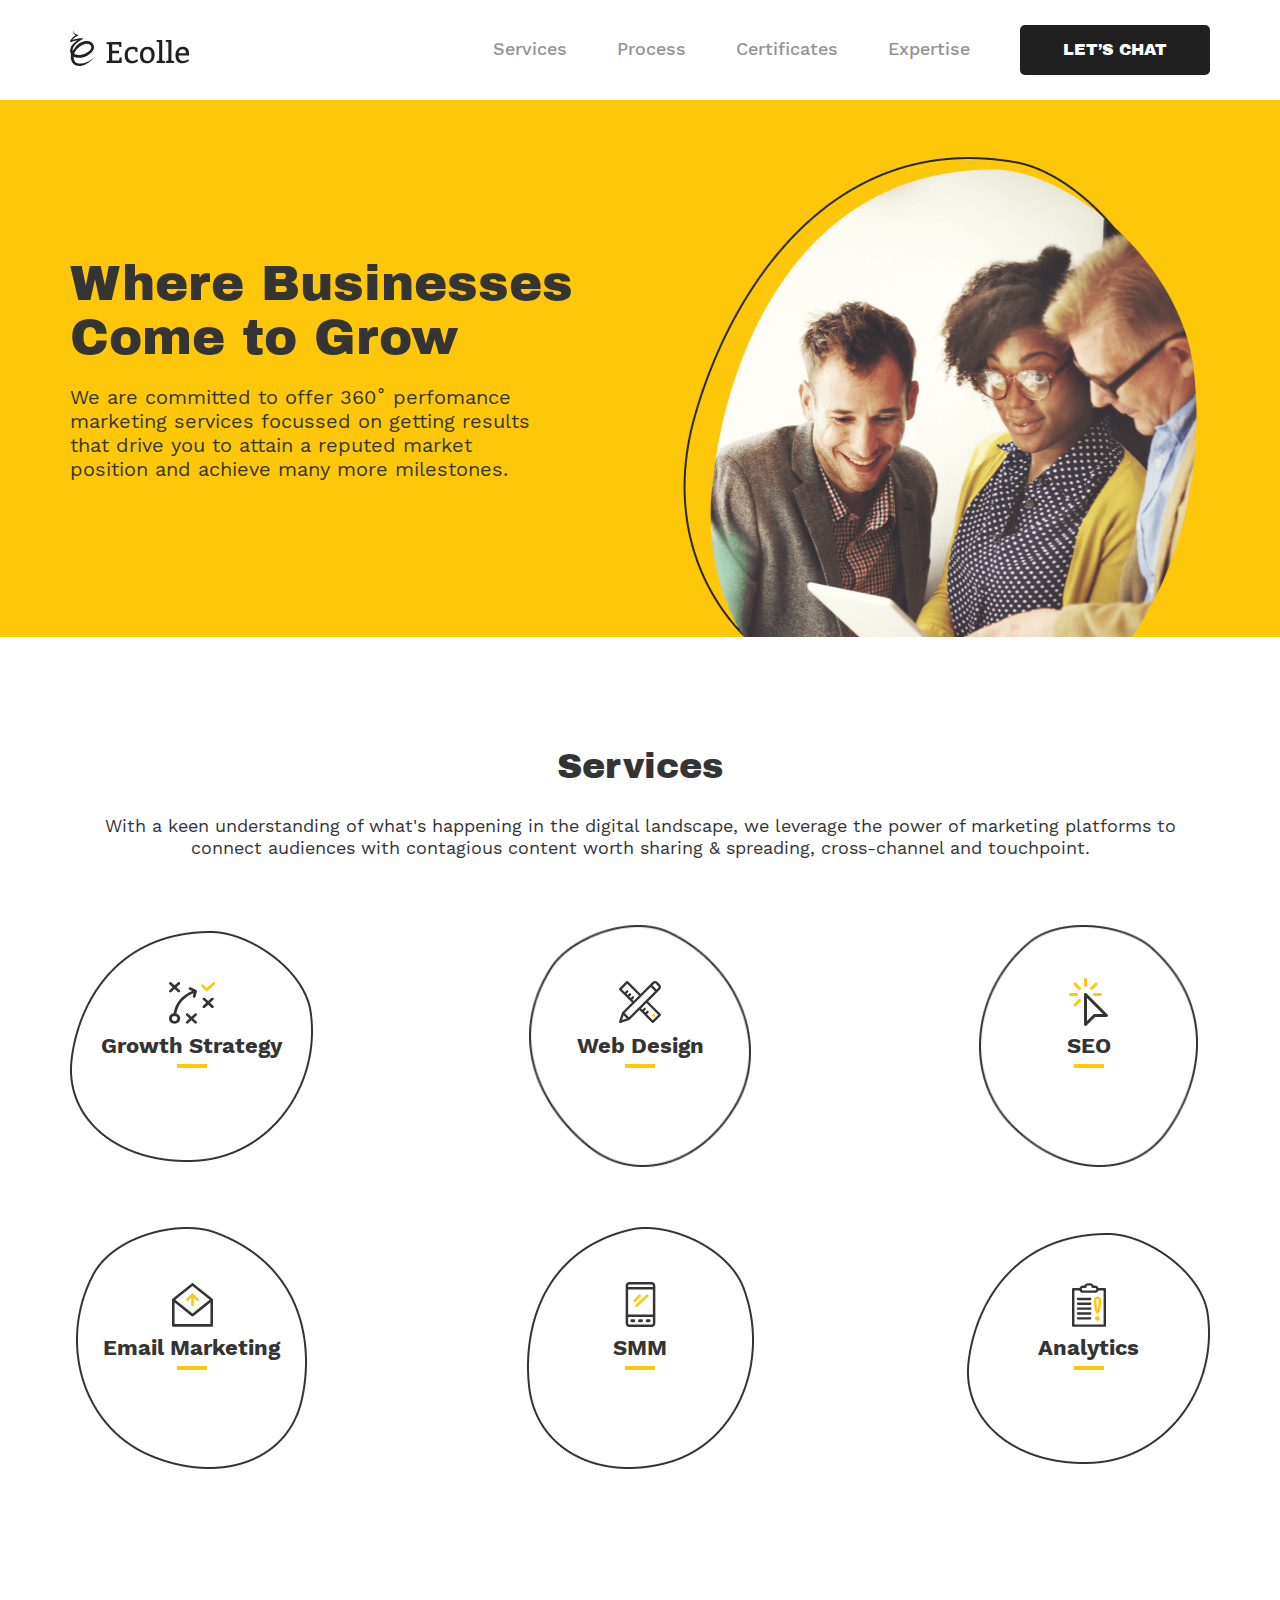
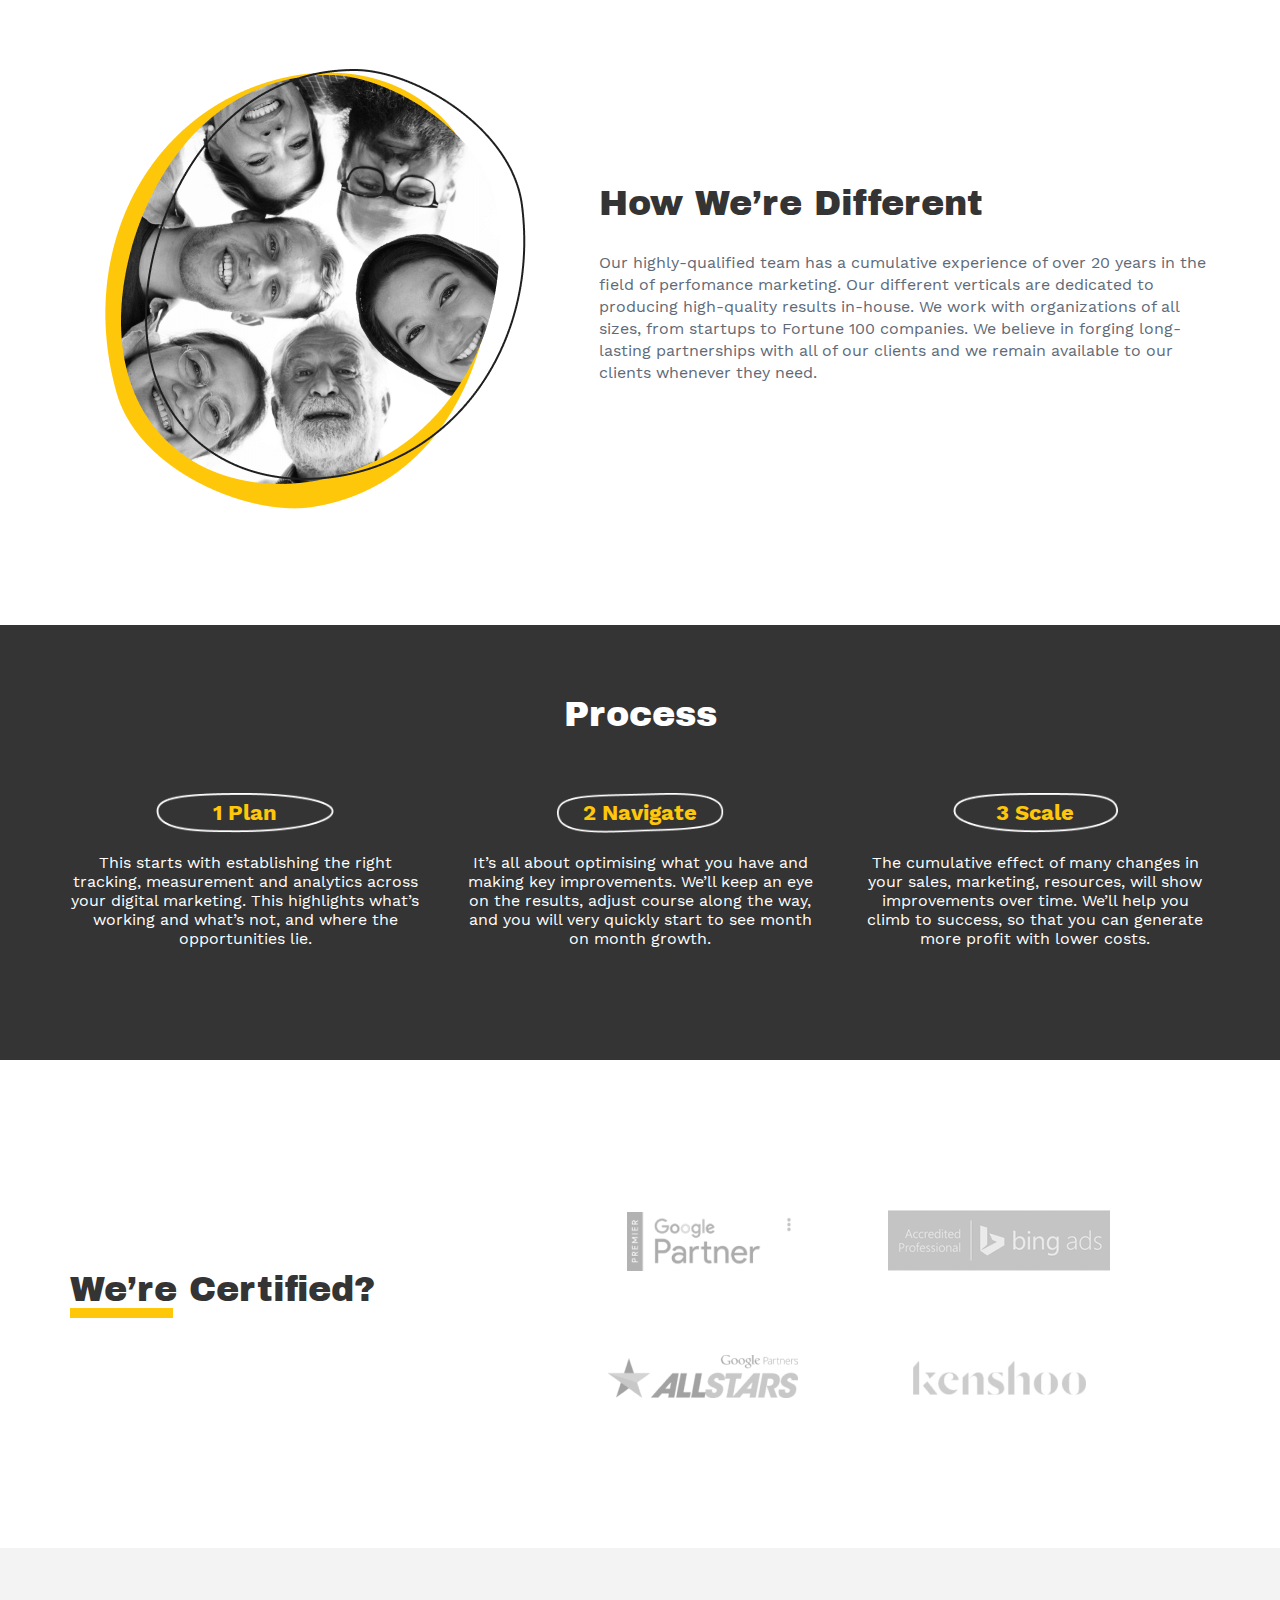
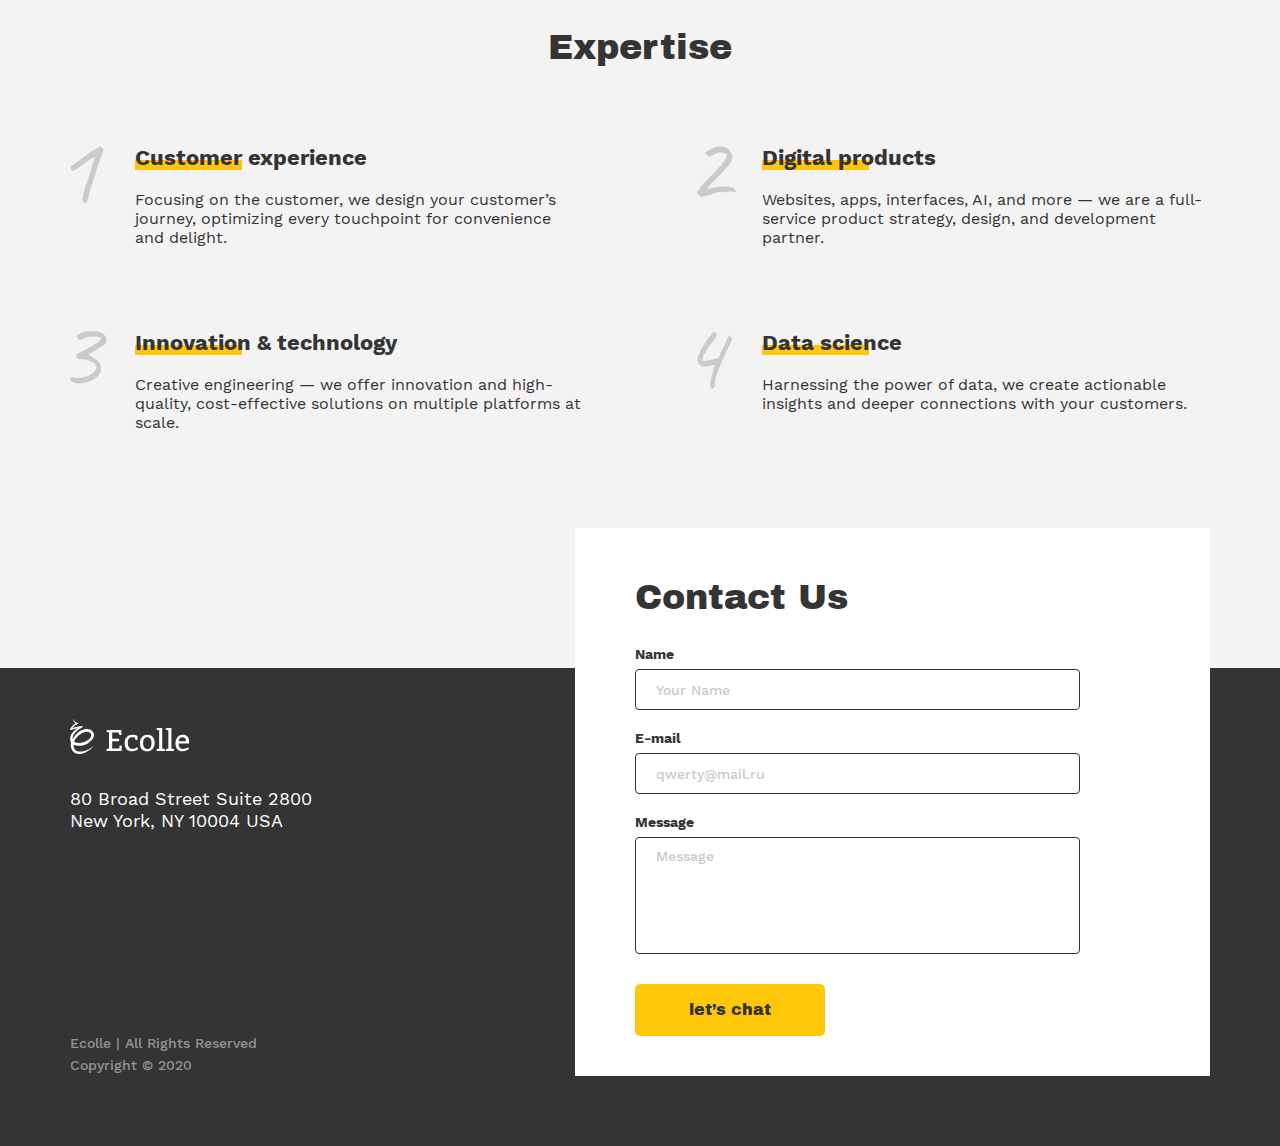
==== index.html @ bef9e073 "fix project" ====
<!DOCTYPE html>
<html lang="ru">
<head>
    <meta charset="utf-8"/>

    <title>Ecolle</title>
    <meta name="description" content="Ecolle"/>

    <meta name="viewport" content="width=device-width"/>
    <meta http-equiv="X-UA-Compatible" content="IE=Edge"/>

    <link rel="icon" href="img/favicon.png"/>
    <meta property="og:image" content="img/preview.jpg"/>
    <link rel="stylesheet" href="css/bootstrap.min.css"/>
    <!--<link rel="stylesheet" href="css/slick.css">-->
    <link rel="stylesheet" href="css/slick.min.css">
    <link rel="stylesheet" href="css/normalize.css"/>
    <link rel="stylesheet" href="css/styles.css"/>
    <link rel="stylesheet" href="css/media.css"/>


</head>
<body>
<header>
    <div class="container__header fixed-top">
        <div class="container">
            <div class="header row">
                <div class="header__logo">
                    <a href="#">
                        <img class="header__logoimg" src="img/logo.svg" alt="Ecolle"/>
                    </a>
                </div>
                <nav class="header__nav">
                    <ul class="header__list-nav">
                        <li class="header__item">
                            <a href="#services" class="header__link">Services</a>
                        </li>
                        <li class="header__item">
                            <a href="#process" class="header__link">Process</a>
                        </li>
                        <li class="header__item">
                            <a href="#сertified" class="header__link">Certificates</a>
                        </li>
                        <li class="header__item">
                            <a href="#expertise" class="header__link">Expertise</a>
                        </li>
                    </ul>
                    <div class="header__function">
                        <a class="header__btn" href="#contacts">let’s chat</a>
                    </div>
                </nav>
                <div class="burger-menu">
                    <a href="#" class="burger-menu__button">
                        <span class="burger-menu__lines"></span>
                    </a>
                </div>
            </div>
        </div>

    </div>
</header>
<main class="home">
    <section class="home__baner" id="home__baner">
        <div class="container ">
            <div class="row caption__wrap">
                <div class="caption">
                    <h1 class="caption__title">
                        Where Businesses Come to Grow
                    </h1>
                    <p class="caption__text">
                        We are committed to offer 360˚ perfomance marketing services focussed on getting results that
                        drive you to attain a reputed market position and achieve many more milestones.
                    </p>

                </div>
                <div class="home__img">
                    <img class="home__img__pc" src="img/header.png" alt="Where Businesses Come to Grow">
                    <img class="home__img__mobile" src="img/header-mobile.png" alt="Where Businesses Come to Grow">
                </div>
            </div>
        </div>
    </section>
    <section class="services container" id="services">
        <div class="row">
            <h2 class="title">Services</h2>
        </div>
        <div class="row">
            <p class="description">
                With a keen understanding of what's happening in the digital landscape, we leverage the power of
                marketing platforms to connect audiences with contagious content worth sharing & spreading,
                cross-channel and touchpoint.
            </p>
        </div>
    </section>
    <section class="social" id="social">
        <div class="container">
            <ul class="social__list row">
                <li class="social__item">
                    <h4>Growth Strategy</h4>
                </li>
                <li class="social__item">
                    <h4>Web Design</h4>
                </li>
                <li class="social__item">
                    <h4>SEO</h4>
                </li>
                <li class="social__item">
                    <h4>Email Marketing</h4>
                </li>
                <li class="social__item">
                    <h4>SMM</h4>
                </li>
                <li class="social__item">
                    <h4>Analytics</h4>
                </li>
            </ul>
        </div>
    </section>
    <section class="text01" id="text01">
        <div class="container">
            <div class="row">
                <div class="text01__img">
                    <img src="img/How-We’re-Different.png" alt="How We’re Different">
                </div>
                <div class="text01__content">
                    <h2 class="title">How We’re Different</h2>
                    <p class="description">Our highly-qualified team has a cumulative experience of over 20 years in the
                        field of perfomance marketing. Our different verticals are dedicated to producing high-quality
                        results in-house. We work with organizations of all sizes, from startups to Fortune 100
                        companies. We believe in forging long-lasting partnerships with all of our clients and we remain
                        available to our clients whenever they need.</p>
                </div>
            </div>
        </div>
    </section>
    <section class="process" id="process">
        <div class="container">
            <div class="row">
                <h2 class="title">Process</h2>
            </div>
            <ul class="process__list row slider slider01">
                <li class="process__item">
                    <h4>1 Plan</h4>
                    <p class="description">This starts with establishing the right tracking, measurement and analytics
                        across your digital marketing. This highlights what’s working and what’s not, and where the
                        opportunities lie.</p>
                </li>
                <li class="process__item">
                    <h4>2 Navigate</h4>
                    <p class="description">It’s all about optimising what you have and making key improvements. We’ll
                        keep an eye on the results, adjust course along the way, and you will very quickly start to see
                        month on month growth.</p>
                </li>
                <li class="process__item">
                    <h4>3 Scale</h4>
                    <p class="description">The cumulative effect of many changes in your sales, marketing, resources,
                        will show improvements over time. We’ll help you climb to success, so that you can generate more
                        profit with lower costs.</p>
                </li>
            </ul>
        </div>
    </section>
    <section class="сertified" id="сertified">
        <div class="container">
            <div class="row">
                <h2 class="title">We’re Certified?</h2>
                <div class="сertified__logos">
                    <img src="img/logos.png" alt="logos">
                </div>
            </div>
        </div>
    </section>
    <section class="expertise" id="expertise">
        <div class="container">
            <div class="row">
                <h2 class="title">Expertise</h2>
            </div>
            <ul class="expertise__list row">
                <li class="expertise__item">
                    <h4>Customer experience</h4>
                    <p>Focusing on the customer, we design your customer’s journey, optimizing every touchpoint for
                        convenience and delight.</p>
                </li>
                <li class="expertise__item">
                    <h4>Digital products</h4>
                    <p>Websites, apps, interfaces, AI, and more — we are a full-service product strategy, design, and
                        development partner.</p>
                </li>
                <li class="expertise__item">
                    <h4>Innovation & technology</h4>
                    <p>Creative engineering — we offer innovation and high-quality, cost-effective solutions on multiple
                        platforms at scale.</p>
                </li>
                <li class="expertise__item">
                    <h4>Data science</h4>
                    <p>Harnessing the power of data, we create actionable insights and deeper connections with your
                        customers.</p>
                </li>
            </ul>
        </div>
    </section>
</main>
<footer class="contacts" id="contacts">
    <div class="container">
        <div class="row">
            <div class="left">
                <div class="footer__logo">
                    <img src="img/logo-footer.svg" alt="Ecolle"/>
                </div>
                <p>
                    80 Broad Street Suite 2800 New York, NY 10004 USA
                </p>
                <span class="footer__description">Ecolle | All Rights Reserved<br/>Copyright &#169; 2020</span>
            </div>
            <form id="form__footer" class="form__footer">
                <h2 class="title">Contact Us</h2>
                <div class="form__group">
                    <label for="name">Name</label>
                    <input type="text" class="form__control" name="name" id="name" placeholder="Your Name"/>
                </div>
                <div class="form__group">
                    <label for="email">E-mail</label>
                    <input type="email" class="form__control" name="email" id="email" placeholder="qwerty@mail.ru"/>
                </div>
                <div class="form__group">
                    <label for="mes">Message</label>
                    <textarea name="mes" id="mes" class="form__control" rows="5" placeholder="Message"></textarea>
                </div>
                <div class="form__box">
                    <button type="submit" id="form__btn" class="form__btn btn submit">
                        let’s chat
                    </button>
                </div>
            </form>
        </div>
    </div>
</footer>
<!-- Bootstrap Core JavaScript -->
<script src="js/jquery-3.2.1.min.js"></script>
<script src="js/jquery.validate.min.js"></script>
<script src="js/slick.min.js"></script>
<script src="js/popper.min.js"></script>
<script src="js/bootstrap.min.js"></script>
<script src="js/scripts.js"></script>
</body>
</html>
---- css/styles.css ----
/* work-sans-regular - latin */
@font-face {
    font-family: 'Work Sans';
    font-style: normal;
    font-weight: 400;
    src: url('../fonts/work-sans-v7-latin-regular.eot'); /* IE9 Compat Modes */
    src: local(''),
    url('../fonts/work-sans-v7-latin-regular.eot?#iefix') format('embedded-opentype'), /* IE6-IE8 */ url('../fonts/work-sans-v7-latin-regular.woff2') format('woff2'), /* Super Modern Browsers */ url('../fonts/work-sans-v7-latin-regular.woff') format('woff'), /* Modern Browsers */ url('../fonts/work-sans-v7-latin-regular.ttf') format('truetype'), /* Safari, Android, iOS */ url('../fonts/work-sans-v7-latin-regular.svg#WorkSans') format('svg'); /* Legacy iOS */
}

/* work-sans-500 - latin */
@font-face {
    font-family: 'Work Sans';
    font-style: normal;
    font-weight: 500;
    src: url('../fonts/work-sans-v7-latin-500.eot'); /* IE9 Compat Modes */
    src: local(''),
    url('../fonts/work-sans-v7-latin-500.eot?#iefix') format('embedded-opentype'), /* IE6-IE8 */ url('../fonts/work-sans-v7-latin-500.woff2') format('woff2'), /* Super Modern Browsers */ url('../fonts/work-sans-v7-latin-500.woff') format('woff'), /* Modern Browsers */ url('../fonts/work-sans-v7-latin-500.ttf') format('truetype'), /* Safari, Android, iOS */ url('../fonts/work-sans-v7-latin-500.svg#WorkSans') format('svg'); /* Legacy iOS */
}

/* work-sans-700 - latin */
@font-face {
    font-family: 'Work Sans';
    font-style: normal;
    font-weight: 700;
    src: url('../fonts/work-sans-v7-latin-700.eot'); /* IE9 Compat Modes */
    src: local(''),
    url('../fonts/work-sans-v7-latin-700.eot?#iefix') format('embedded-opentype'), /* IE6-IE8 */ url('../fonts/work-sans-v7-latin-700.woff2') format('woff2'), /* Super Modern Browsers */ url('../fonts/work-sans-v7-latin-700.woff') format('woff'), /* Modern Browsers */ url('../fonts/work-sans-v7-latin-700.ttf') format('truetype'), /* Safari, Android, iOS */ url('../fonts/work-sans-v7-latin-700.svg#WorkSans') format('svg'); /* Legacy iOS */
}

/* archivo-black-regular - latin */
@font-face {
    font-family: 'Archivo Black';
    font-style: normal;
    font-weight: 400;
    src: url('../fonts/archivo-black-v9-latin-regular.eot'); /* IE9 Compat Modes */
    src: local('Archivo Black Regular'), local('ArchivoBlack-Regular'),
    url('../fonts/archivo-black-v9-latin-regular.eot?#iefix') format('embedded-opentype'), /* IE6-IE8 */ url('../fonts/archivo-black-v9-latin-regular.woff2') format('woff2'), /* Super Modern Browsers */ url('../fonts/archivo-black-v9-latin-regular.woff') format('woff'), /* Modern Browsers */ url('../fonts/archivo-black-v9-latin-regular.ttf') format('truetype'), /* Safari, Android, iOS */ url('../fonts/archivo-black-v9-latin-regular.svg#ArchivoBlack') format('svg'); /* Legacy iOS */
}

body {
    font-family: "Work Sans", sans-serif;
    font-size: 16px;
    line-height: 22px;
    color: #5e6a77;
}

main {
    overflow: hidden;
}

.btn {
    font-family: "Archivo Black", sans-serif;
    font-weight: 400;
    font-size: 16px;
    line-height: 20px;
    text-align: center;
    color: #343434;
    background: #FFC709;
    border-radius: 5px;
    padding: 15px 0px;
    width: 190px;
    cursor: pointer;
}

.btn:hover {
    color: #fff;
    background: #343434;
}

.title {
    font-family: "Archivo Black", sans-serif;
    font-weight: 400;
    font-size: 35px;
    line-height: 38px;
    text-align: center;
    margin: 0 0 30px;
    white-space: pre-wrap;
    color: #343434;
}

.phone {
    display: none;
}

.container__header {
    background: #fff;
}

.container__header.fixed-top {
    position: fixed;
    top: 0;
    right: 0;
    left: 0;
    z-index: 1030;
}

.article {
    font-family: "Oswald", sans-serif;
    font-weight: 300;
    font-size: 35px;
    line-height: 35px;
    text-transform: uppercase;
    color: #acbfd2;
    margin-bottom: 30px;
}

.header {
    display: flex;
    justify-content: space-between;
    align-items: center;
    position: relative;
}

.header__logo {
    padding: 30px 0;
}

.header__logoimg {
    width: 121px;
}

.header__nav {
    position: relative;
    display: flex;
    justify-content: flex-end;
    align-items: center;
}

.header__list-nav {
    display: flex;
    justify-content: space-between;
    align-items: center;
    margin: 0 25px 0 0;
    list-style: none;

}

.header__item {
    padding: 0 25px 0px;
}

.header__link {
    font-family: "Work Sans", sans-serif;
    font-weight: 500;
    font-size: 18px;
    line-height: 20px;
    text-align: center;
    color: #949494;
    text-decoration: none;
    transition: all 0.2s linear;
    position: relative;
}

.header__link:hover,
.header__link:focus,
.header__link:active {
    color: #343434;
    text-decoration: none;
    transition: all 0.2s linear;
}

.header__function .header__btn {
    font-family: "Archivo Black", sans-serif;
    font-weight: 400;
    font-size: 16px;
    line-height: 20px;
    color: #fff;
    background: #202020;
    border-radius: 5px;
    padding: 15px 0px;
    width: 190px;
    display: block;
    text-align: center;
    text-transform: uppercase;
    text-decoration: none;
}

.home__baner {
    background: #FFC709;
    margin-top: 100px;
    min-height: 537px;
}

.home__img__mobile {
    display: none;
}

.burger-menu {
    position: absolute;
    top: 0px;
    right: 0px;
}

.burger-menu__button {
    display: none;
    position: relative;
    width: 59px;
    height: 59px;
    cursor: pointer;
    z-index: 1000;
    background: #fff;
}

.burger-menu__lines {
    position: absolute;
    width: 25px;
    height: 2px;
    top: 47%;
    right: 50%;
    -webkit-transform: translate(50%);
    -ms-transform: translate(50%);
    transform: translate(50%);
    background-color: #343434;
}

.burger-menu__lines::before {
    content: "";
    position: absolute;
    width: 25px;
    height: 2px;
    background-color: #343434;
    top: 7px;
}

.burger-menu.is-active .burger-menu__lines {
    background-color: transparent;
}

.burger-menu.is-active .burger-menu__lines:before {
    top: 0;
    -webkit-transform: rotate(45deg);
    -ms-transform: rotate(45deg);
    transform: rotate(45deg);
    background-color: #343434;
}

.burger-menu__lines::after {
    content: "";
    position: absolute;
    width: 25px;
    height: 2px;
    background-color: #343434;
    top: -7px;
}

.burger-menu.is-active .burger-menu__lines:after {
    top: 0;
    -webkit-transform: rotate(-45deg);
    -ms-transform: rotate(-45deg);
    transform: rotate(-45deg);
    background-color: #343434;
}

.caption__wrap {
    position: relative;
    justify-content: flex-end;
    align-items: flex-end;
    height: 537px;
}

.home__img img {
    max-width: 560px;
    width: 100%;
}

.caption {
    position: absolute;
    top: 50%;
    left: 0%;
    transform: translate(0%, -50%);
}

.caption__title {
    font-family: "Archivo Black", sans-serif;
    font-weight: 400;
    font-size: 50px;
    line-height: 54px;
    color: #343434;
    margin-bottom: 20px;
    max-width: 570px;
}

.caption__text {
    font-family: "Work Sans", sans-serif;
    font-weight: 400;
    font-size: 20px;
    line-height: 24px;
    color: #343434;
    margin-bottom: 0px;
    max-width: 475px;
}

.caption .wrap__img {
    max-width: 634px;
    max-height: 547px;
}

.services {
    text-align: center;
    padding-bottom: 50px;
    padding-top: 110px;
}

.services .title {
    width: 100%;
}

.services .description {
    font-family: "Work Sans", sans-serif;
    font-weight: 400;
    font-size: 18px;
    line-height: 22px;
    text-align: center;
    color: #343434;
}

.social {
    padding-top: 0px;
    padding-bottom: 80px;
}

.social__list {
    display: flex;
    align-items: flex-start;
    justify-content: space-between;
    flex-wrap: wrap;
    margin-bottom: 0px;
}

.social__item {
    width: 243px;
    height: 242px;
    display: flex;
    align-items: center;
    justify-content: center;
    margin-right: 140px;
    text-align: center;
    position: relative;
    background-size: contain;
    background-repeat: no-repeat;
    background-position: center;

}

.social__item:nth-child(1) {
    background-image: url("../img/soc-bg1.png");
    margin-bottom: 60px;
}

.social__item:nth-child(2) {
    background-image: url("../img/soc-bg2.png");
    margin-bottom: 60px;
}

.social__item:nth-child(3) {
    margin-right: 0px;
    background-image: url("../img/soc-bg3.png");
    margin-bottom: 60px;
}

.social__item:nth-child(4) {
    background-image: url("../img/soc-bg4.png");
}

.social__item:nth-child(5) {
    background-image: url("../img/soc-bg5.png");
}

.social__item:nth-child(6) {
    margin-right: 0px;
    background-image: url("../img/soc-bg6.png");
}

.social__item h4 {
    font-family: "Work Sans", sans-serif;
    font-weight: 700;
    font-size: 22px;
    line-height: 24px;
    margin-bottom: 0px;
    color: #343434;
    position: relative;
}

.social__item h4::before {
    position: absolute;
    bottom: 20px;
    left: 50%;
    transform: translate(-50%, 0%);
}

.social__item h4::after {
    position: absolute;
    content: "";
    height: 4px;
    width: 30px;
    left: 50%;
    bottom: -10px;
    background-color: #FFC709;
    transform: translate(-50%, 0%);
}

.social__item:nth-child(1) h4::before {
    content: url(../img/growth-strategy.svg);
}

.social__item:nth-child(2) h4::before {
    content: url(../img/web-design.svg);
}

.social__item:nth-child(3) h4::before {
    content: url(../img/seo.svg);
}

.social__item:nth-child(4) h4::before {
    content: url(../img/e-mail.svg);
}

.social__item:nth-child(5) h4::before {
    content: url(../img/smm.svg);
}

.social__item:nth-child(6) h4::before {
    content: url(../img/analytics.svg);
}

.social__item:last-child {
    margin-right: 0;
}

.text01 {
    padding-top: 100px;
    padding-bottom: 90px;
}

.text01 .row {
    flex-wrap: nowrap;
    align-items: center;
}

.text01 .text01__img {
    margin-right: 70px;
}

.text01 .text01__content .title {
    text-align: left;
}

.text01 .text01__content .description {
    text-align: left;
}

.process {
    background: #343434;
    padding-top: 70px;
    padding-bottom: 80px;
}

.process .title {
    text-align: center;
    color: #FFFFFF;
    width: 100%;
    margin-bottom: 60px;
}

.process__list {
    align-items: flex-start;
    flex-wrap: nowrap;
    justify-content: space-between;
}

.process__item {
    max-width: 350px;
    text-align: center;
}

.process__item h4 {
    font-family: "Work Sans";
    font-weight: 700;
    font-size: 22px;
    line-height: 20px;
    text-align: center;
    color: #FFC709;
    width: 195px;
    margin: 0 auto 20px;
    padding: 10px 15px;
    background-size: contain;
    background-repeat: no-repeat;
    background-position: center;
}

.process__item:nth-child(1n) h4 {
    background-image: url("../img/processcircle01.png");
}

.process__item:nth-child(2n) h4 {
    background-image: url("../img/processcircle02.png");
}

.process__item:nth-child(3n) h4 {
    background-image: url("../img/processcircle03.png");
}

.process__item .description {
    font-family: "Work Sans";
    font-weight: 400;
    font-size: 16px;
    line-height: 19px;
    text-align: center;
    color: #FFFFFF;
}

.сertified {
    padding-top: 150px;
    padding-bottom: 150px;
}

.сertified .row {
    align-items: center;
    justify-content: space-between;
}

.сertified .title {
    position: relative;
}

.сertified .title:before {
    position: absolute;
    content: "";
    left: 0;
    bottom: -10px;
    width: 103px;
    height: 10px;
    background-color: #FFC709;
}

.сertified .сertified__logos {
    margin-right: 100px;
}

.expertise {
    background: #F3F3F3;
    padding-top: 80px;
    padding-bottom: 220px;
}

.expertise .title {
    width: 100%;
    margin-bottom: 80px;
}

.expertise__list {
    align-items: flex-start;
    justify-content: space-between;
}

.expertise__item {
    align-items: flex-start;
    justify-content: flex-start;
    width: 45%;
    padding-left: 65px;
    position: relative;
}

.expertise__item:before {
    position: absolute;
    left: 0;
    top: 0px;
}

.expertise__item:nth-child(1), .expertise__item:nth-child(2) {
    margin-bottom: 84px;
}

.expertise__item:nth-child(1):before {
    content: url("../img/icon1.svg");
}

.expertise__item:nth-child(2):before {
    content: url("../img/icon2.svg");
}

.expertise__item:nth-child(3):before {
    content: url("../img/icon3.svg");
}

.expertise__item:nth-child(4):before {
    content: url("../img/icon4.svg");
}

.expertise__item h4 {
    font-family: "Work Sans";
    font-weight: 700;
    font-size: 22px;
    line-height: 24px;
    margin-bottom: 20px;
    max-width: 328px;
    color: #343434;
    background-image: url("../img/highlight.jpg");
    background-size: cover;
    background-repeat: no-repeat;
    background-position: center right 45%;
}

.expertise__item p {
    font-family: "Work Sans";
    font-weight: 400;
    font-size: 16px;
    line-height: 19px;
    margin-bottom: 0px;
    color: #343434;
}

.contacts {
    position: relative;
    padding-top: 50px;
    padding-bottom: 70px;
    background: #343434;
}

.contacts .container {
    position: relative;
}

.contacts .footer__logo img {
    width: 121px;
    margin-bottom: 30px;
}

.contacts p {
    max-width: 280px;
    margin-bottom: 200px;
    font-family: "Work Sans";
    font-weight: 400;
    font-size: 18px;
    line-height: 22px;
    color: #FFFFFF;
}

.contacts .footer__description {
    font-family: "Work Sans";
    font-weight: 500;
    font-size: 14px;
    line-height: 16px;
    color: #949494;
}

.form__footer {
    background: #FFFFFF;
    padding: 50px 130px 40px 60px;
    max-width: 635px;
    width: 100%;
    position: absolute;
    right: 0;
    bottom: 0px;
}

.form__footer .title {
    text-align: left;
}

.form__box {
    margin-top: 30px;
    text-align: left;
}

.form__group {
    display: flex;
    align-items: flex-start;
    justify-content: flex-start;
    flex-direction: column;
    margin-bottom: 20px;
    width: 100%;
}

.form__group label {
    font-family: "Work Sans";
    font-weight: 600;
    font-size: 14px;
    line-height: 16px;
    color: #343434;
    margin-bottom: 7px;
}

.form__control {
    font-family: "Work Sans";
    font-size: 16px;
    line-height: 19px;
    resize: none;
    padding: 10px 20px;
    border: 1px solid #343434;
    border-radius: 4px;
    color: #343434;
    outline: transparent;
    width: 100%;
}

label.error {
    font-family: "Work Sans", sans-serif;
    font-weight: 600;
    font-size: 14px;
    line-height: 16px;
    color: #FF603E;
}

.form__control.error {
    border: 2px solid #FF603E;
}

.form__control::placeholder {
    font-size: 14px;
    line-height: 16px;
    font-family: "Work Sans";
    font-weight: 500;
    color: #CACACA;
}

.footer__logo {
    padding: 0;
}

.slick-dots {
    position: absolute;
    bottom: -50px;
    left: 50%;
    display: flex;
    align-items: center;
    justify-content: center;
    transform: translateX(-50%);
}

.slick-dots li button {
    display: none;
}

.slick-dots li {
    margin-right: 10px;
    width: 8px;
    height: 8px;
    cursor: pointer;
    color: transparent;
    border: none;
    background: #949494;
    border-radius: 50%;
}

.slick-dots li.slick-active {
    background: #FFC709;
    width: 10px;
    height: 10px;
}
---- css/media.css ----
@media screen and (max-width: 1199px) {
    .header__item {
        padding: 0 10px 0px;
    }

    .home__top {
        flex-direction: column;
    }

    .home__img img {
        max-width: 450px;
    }

    .social {
        padding-bottom: 80px;
    }

    .social__item {
        flex-basis: 220px;
        max-width: 220px;
        margin-right: 35px;
    }

    .text01 {
        padding-top: 80px;
        padding-bottom: 80px;
    }

    .сertified {
        padding-top: 90px;
        padding-bottom: 90px;
    }

    .form__footer {
        padding: 50px 80px 40px 60px;
        max-width: 560px;
    }

    .footer__top .form__control {
        width: 100%;
    }
}

@media screen and (max-width: 991px) {
    .header__logo {
        padding: 14.75px 0;
    }

    .header__logoimg {
        width: 94px;
    }

    .header__function {
        margin-left: auto;
        margin-right: auto;
    }

    .burger-menu__button {
        display: block;
    }

    .header__nav {
        display: none;
    }

    .header__nav.is-active {
        display: block;
        position: absolute;
        top: 60px;
        left: 0;
        right: 0;
        height: 100vh;
        background: #FFC709;
    }

    .header__list-nav {
        margin: 0 auto;
        padding-top: 95px;
        padding-left: 20px;
        padding-right: 20px;
        justify-content: center;
        align-items: flex-start;
        flex-direction: column;
    }

    .header__item {
        width: 100%;
        margin-bottom: 40px;
        text-align: center;
    }

    .header__link {
        font-family: "Work Sans", sans-serif;
        font-size: 22px;
        line-height: 22px;
        text-align: center;
        text-decoration: none;
        font-weight: 500;
        position: relative;
        color: #fff;
        width: 100%;
    }

    .header__link:hover,
    .header__link:active {
        color: #202020;
    }

    .header__link:hover::before, .header__link:focus::before, .header__link:active::before {
        display: none;
    }

    .header__function .header__btn {
        margin: 0 auto;
        font-size: 14px;
        line-height: 20px;
    }

    .home__baner {
        margin-top: 60px;
        min-height: 450px;
    }

    .caption__wrap {
        justify-content: flex-start;
        align-items: flex-start;
        height: 100%;
    }

    .caption {
        position: relative;
        top: 0px;
        transform: translate(0%, 0%);
    }

    .caption__text {
        font-size: 20px;
        line-height: 20px;
    }

    .home__img {
        margin-left: 180px;
    }

    .caption__title {
        font-size: 60px;
        line-height: 60px;
    }

    .caption__title span {
        font-size: 100px;
        line-height: 100px;
    }

    .services {
        padding-bottom: 40px;
        padding-top: 70px;
    }

    .social {
        padding-bottom: 20px;
    }

    .social__item {
        flex-basis: 195px;
        max-width: 195px;
        margin-right: 15px;
    }

    .text01 {
        padding-top: 60px;
        padding-bottom: 70px;
    }

    .text01 .text01__img {
        margin-right: 40px;
    }

    .text01 .text01__img img {
        max-width: 290px;
    }

    .сertified .title {
        margin-bottom: 50px;
    }

    .сertified .сertified__logos {
        margin: 0 auto;
    }

    .expertise__item {
        width: 100%;
    }

    .expertise__item:nth-child(1), .expertise__item:nth-child(2), .expertise__item:nth-child(3) {
        margin-bottom: 40px;
    }

    .expertise__item:nth-child(4) {
        margin-bottom: 0px;
    }

    .contacts p {
        margin-bottom: 160px;
    }

    .form__footer {
        padding: 50px 50px 40px 40px;
        max-width: 450px;
    }

    .form__box {
        text-align: left;
    }
}

@media screen and (max-width: 768px) {
    .home__img__pc {
        display: none;
    }

    .home__img__mobile {
        display: block;
    }

    .title {
        margin-bottom: 20px;
        font-size: 25px;
        line-height: 27px;
    }

    .caption__wrap {
        flex-direction: column-reverse;
    }

    .home__baner {
        padding-bottom: 60px;
    }

    .home__img {
        margin-left: auto;
    }

    .caption__title {
        font-size: 35px;
        line-height: 38px;
    }

    .caption__text {
        font-size: 18px;
        line-height: 22px;
    }

    .services .description {
        font-size: 16px;
        line-height: 19px;
    }

    .social__item:nth-child(1), .social__item:nth-child(2), .social__item:nth-child(3), .social__item:nth-child(4), .social__item:nth-child(5), .social__item:nth-child(6) {
        background-image: none;
    }

    .social__item {
        flex-basis: auto;
        max-width: 100%;
        margin-right: 0px;
        margin-bottom: 40px;
        width: 50%;
        height: 80px;
    }

    .social__item h4 {
        font-size: 15px;
        line-height: 17px;
    }

    .services .description {
        margin-bottom: 40px;
    }

    .text01 {
        padding-top: 30px;
    }

    .text01 .row {
        flex-wrap: wrap;
    }

    .text01 .text01__img {
        margin: 0 auto 20px;
    }

    .text01 .text01__content .description {
        margin-bottom: 0px;
    }

    .process {
        padding-top: 40px;
    }
    .process__item {
        max-width: calc(100vw - 40px);
    }

    .сertified {
        padding-top: 70px;
        padding-bottom: 70px;
    }

    .сertified .title {
        margin: 0 auto 50px;
    }
    .сertified .сertified__logos img {
        width: 450px;
    }

    .expertise {
        padding-top: 40px;
        padding-bottom: 60px;
    }

    .expertise .title {
        margin-bottom: 40px;
    }

    .expertise__item:before {
        top: 5px;
    }

    .form__footer {
        position: static;
        max-width: 100%;
        margin-bottom: 40px;
    }

    .contacts {
        padding-bottom: 60px;
    }

    .contacts .row {
        flex-direction: column-reverse;
    }

    .contacts .footer__logo img {
        margin-bottom: 40px;
    }

    .contacts p {
        font-size: 16px;
        line-height: 19px;
        margin-bottom: 60px;
    }
}

@media screen and (max-width: 576px) {
    .header__logo {
        padding-left: 20px;
    }

    .home__baner {
        background-position: top 100% center;
        min-height: 460px;
    }

    .caption__title {
        padding-top: 0px;
        padding-left: 20px;
        padding-right: 20px;
        margin-top: -25px;
    }

    .caption__text {
        padding-left: 20px;
        padding-right: 20px;
    }

    .services {
        padding-left: 20px;
        padding-right: 20px;
    }

    .services .description {
        padding: 0 10px;
    }

    .social {
        padding-bottom: 0px;
    }

    .social__item {
        flex-basis: 48%;
        max-width: calc(100vw - 100px);
        margin-right: 0px;
    }

    .text01 {
        padding-top: 10px;
    }

    .contacts {
        padding: 60px 0px 0;
    }

    .social__list {
        padding: 0 20px;
    }

    .text01 {
        padding: 10px 20px 70px;
    }

    .process {
        padding: 40px 20px 90px;
    }

    .process__list {
        margin-bottom: 0px;
    }

    .process__item .description {
        margin-bottom: 0px;
        width: calc(100vw - 40px);
    }

    .сertified {
        padding: 70px 25px;
    }

    .сertified .title:before {
        width: 80px;
        left: 50%;
        transform: translateX(-50%);
    }

    .сertified .сertified__logos img {
        width: 100%;
    }

    .expertise {
        padding: 40px 20px 60px;
    }

    .footer {
        padding: 0 20px;
    }

    .form__footer {
        padding: 60px 20px 60px 20px;
    }

    .contacts {
        padding: 0 0 60px;
    }

    .contacts p {
        padding: 0 20px;
    }

    .contacts .footer__description {
        padding: 0 20px;
        display: block;
    }

    .contacts .btn {
        width: 100%;
    }

    .footer__logo {
        padding: 0 20px;
    }
}

@media screen and (max-width: 320px) {
    .header__logo {
        padding-left: 5px;
    }

    .burger-menu {
        right: 5px;
    }

    .header__function {
        margin-right: 60px;
    }
}
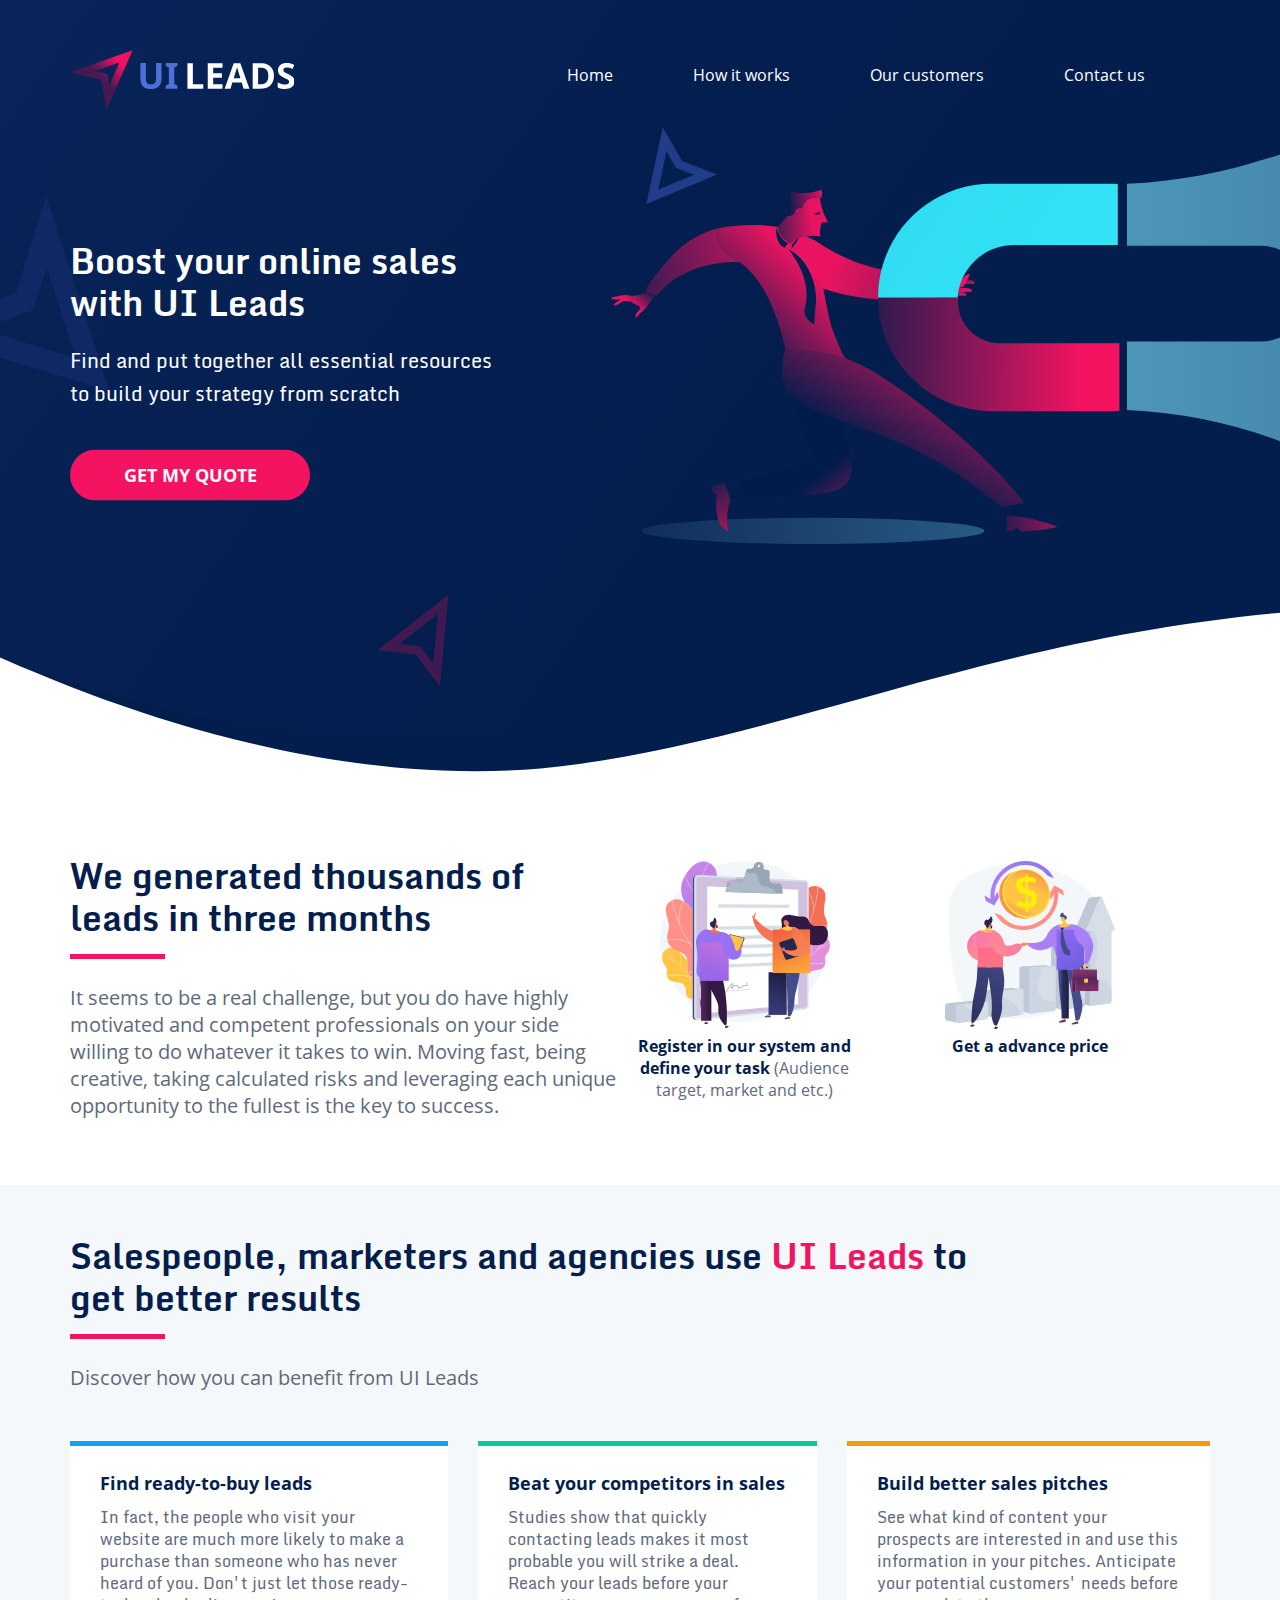
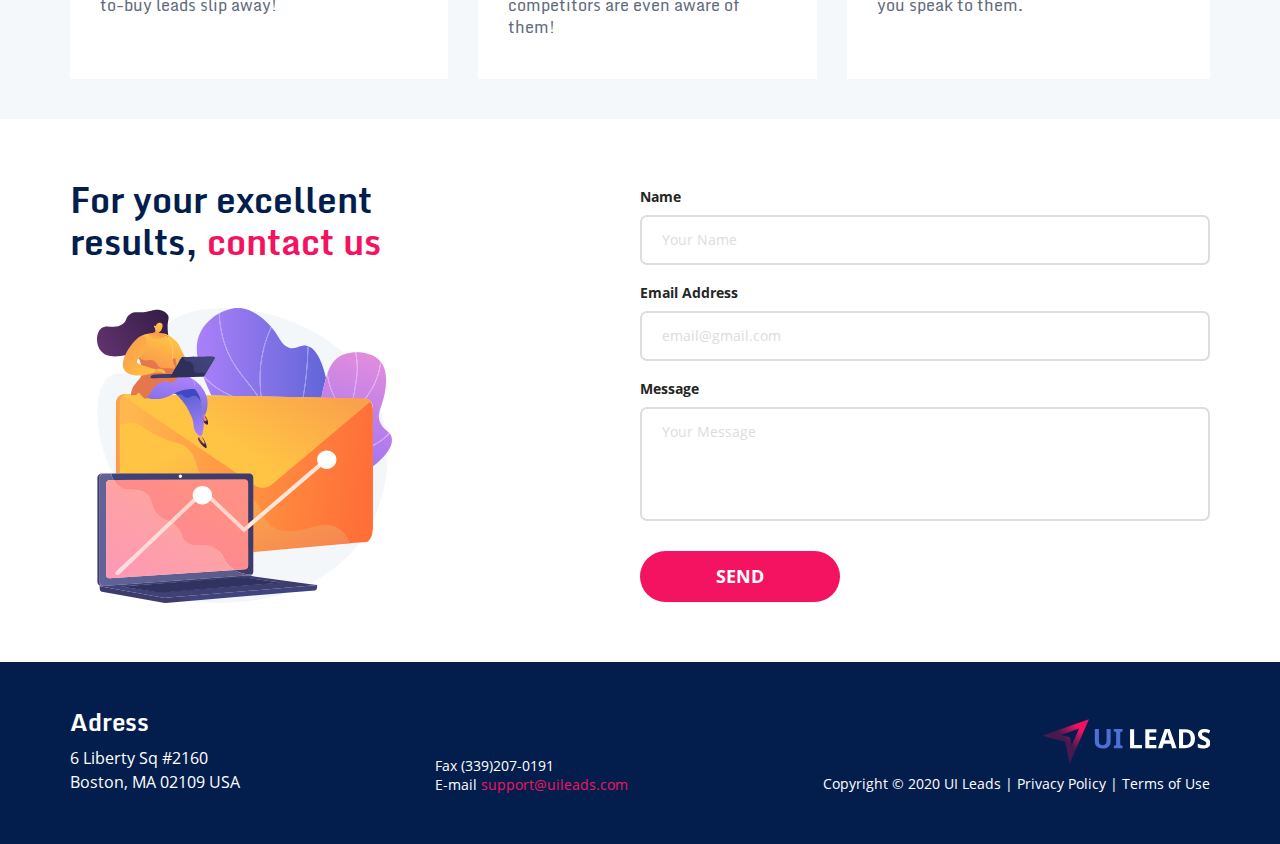
==== commit 4e06bdcd: "update texts and add new pages" ====
--- a/index.html
+++ b/index.html
@@ -1,10 +1,10 @@
 <!DOCTYPE html>
-<html lang="ru">
+<html lang="en">
 <head>
     <meta charset="utf-8"/>
 
-    <title>Ecolle</title>
-    <meta name="description" content="Ecolle"/>
+    <title>UI Leads</title>
+    <meta name="description" content="UI Leads"/>
 
     <meta name="viewport" content="width=device-width"/>
     <meta http-equiv="X-UA-Compatible" content="IE=Edge"/>
@@ -12,8 +12,6 @@
     <link rel="icon" href="img/favicon.png"/>
     <meta property="og:image" content="img/preview.jpg"/>
     <link rel="stylesheet" href="css/bootstrap.min.css"/>
-    <!--<link rel="stylesheet" href="css/slick.css">-->
-    <link rel="stylesheet" href="css/slick.min.css">
     <link rel="stylesheet" href="css/normalize.css"/>
     <link rel="stylesheet" href="css/styles.css"/>
     <link rel="stylesheet" href="css/media.css"/>
@@ -27,27 +25,24 @@
             <div class="header row">
                 <div class="header__logo">
                     <a href="#">
-                        <img class="header__logoimg" src="img/logo.svg" alt="Ecolle"/>
+                        <img class="header__logoimg" src="img/logo.svg" alt="UI Leads"/>
                     </a>
                 </div>
                 <nav class="header__nav">
                     <ul class="header__list-nav">
                         <li class="header__item">
-                            <a href="#services" class="header__link">Services</a>
-                        </li>
-                        <li class="header__item">
-                            <a href="#process" class="header__link">Process</a>
-                        </li>
-                        <li class="header__item">
-                            <a href="#сertified" class="header__link">Certificates</a>
-                        </li>
-                        <li class="header__item">
-                            <a href="#expertise" class="header__link">Expertise</a>
+                            <a href="#home__baner" class="header__link">Home</a>
+                        </li>
+                        <li class="header__item">
+                            <a href="#services" class="header__link">How it works</a>
+                        </li>
+                        <li class="header__item">
+                            <a href="#about" class="header__link">Our customers</a>
+                        </li>
+                        <li class="header__item">
+                            <a href="#contacts" class="header__link">Contact us</a>
                         </li>
                     </ul>
-                    <div class="header__function">
-                        <a class="header__btn" href="#contacts">let’s chat</a>
-                    </div>
                 </nav>
                 <div class="burger-menu">
                     <a href="#" class="burger-menu__button">
@@ -63,182 +58,173 @@
     <section class="home__baner" id="home__baner">
         <div class="container ">
             <div class="row caption__wrap">
+                
                 <div class="caption">
                     <h1 class="caption__title">
-                        Where Businesses Come to Grow
+                        Boost your online sales with UI Leads
                     </h1>
                     <p class="caption__text">
-                        We are committed to offer 360˚ perfomance marketing services focussed on getting results that
-                        drive you to attain a reputed market position and achieve many more milestones.
+                        Find and put together all essential resources to build your strategy from scratch
                     </p>
-
-                </div>
-                <div class="home__img">
-                    <img class="home__img__pc" src="img/header.png" alt="Where Businesses Come to Grow">
-                    <img class="home__img__mobile" src="img/header-mobile.png" alt="Where Businesses Come to Grow">
+                    <button type="button" class="caption__btn btn">GET MY QUOTE</button>
+
                 </div>
             </div>
         </div>
     </section>
     <section class="services container" id="services">
         <div class="row">
-            <h2 class="title">Services</h2>
-        </div>
-        <div class="row">
-            <p class="description">
-                With a keen understanding of what's happening in the digital landscape, we leverage the power of
-                marketing platforms to connect audiences with contagious content worth sharing & spreading,
-                cross-channel and touchpoint.
-            </p>
+            <div class="services__left">
+                <h2 class="title">We generated thousands of leads in three months</h2>
+                <p class="description">
+                    It seems to be a real challenge, but you do have highly motivated and competent professionals on your side willing to do whatever it takes to win. Moving fast, being creative, taking calculated risks and leveraging each unique opportunity to the fullest is the key to success.
+                </p>
+            </div>
+            <ul class="services__right">
+                <li class="services__item">
+                    <img class="services__img" src="./img/ill_1.svg" alt="Register in our system and define your task (Audience target, market and etc.)">
+                    <p class="services__description"><span>Register in our system and define your task</span> (Audience target, market and etc.)</p>
+                </li>
+                <li class="services__item">
+                    <img class="services__img" src="./img/ill_2.svg" alt="Get a advance price (Audience target, market and etc.)">
+                    <p class="services__description"><span>Get a advance price</span></p>
+                </li>
+            </ul>
+            
         </div>
     </section>
-    <section class="social" id="social">
-        <div class="container">
-            <ul class="social__list row">
-                <li class="social__item">
-                    <h4>Growth Strategy</h4>
-                </li>
-                <li class="social__item">
-                    <h4>Web Design</h4>
-                </li>
-                <li class="social__item">
-                    <h4>SEO</h4>
-                </li>
-                <li class="social__item">
-                    <h4>Email Marketing</h4>
-                </li>
-                <li class="social__item">
-                    <h4>SMM</h4>
-                </li>
-                <li class="social__item">
-                    <h4>Analytics</h4>
-                </li>
-            </ul>
-        </div>
-    </section>
-    <section class="text01" id="text01">
+    <section class="about" id="about">
         <div class="container">
             <div class="row">
-                <div class="text01__img">
-                    <img src="img/How-We’re-Different.png" alt="How We’re Different">
-                </div>
-                <div class="text01__content">
-                    <h2 class="title">How We’re Different</h2>
-                    <p class="description">Our highly-qualified team has a cumulative experience of over 20 years in the
-                        field of perfomance marketing. Our different verticals are dedicated to producing high-quality
-                        results in-house. We work with organizations of all sizes, from startups to Fortune 100
-                        companies. We believe in forging long-lasting partnerships with all of our clients and we remain
-                        available to our clients whenever they need.</p>
-                </div>
-            </div>
-        </div>
-    </section>
-    <section class="process" id="process">
+                <h2 class="title">Salespeople, marketers and agencies use <span>UI Leads</span> to get better results</h2>
+                <p class="description">
+                    Discover how you can benefit from UI Leads
+                </p>
+            </div>
+            <ul class="about__list row">
+                <li class="about__item">
+                    <h4>Find ready-to-buy leads</h4>
+                    <p>In fact, the people who visit your website are much more likely to make a purchase than someone who has never heard of you. Don't just let those ready-to-buy leads slip away!</p>
+                </li>
+                <li class="about__item">
+                    <h4>Beat your competitors in sales</h4>
+                    <p>Studies show that quickly contacting leads makes it most probable you will strike a deal. Reach your leads before your competitors are even aware of them!</p>
+                </li>
+                <li class="about__item">
+                    <h4>Build better sales pitches</h4>
+                    <p>See what kind of content your prospects are interested in and use this information in your pitches. Anticipate your potential customers' needs before you speak to them.</p>
+                </li>
+            </ul>
+        </div>
+    </section> 
+    <section class="contacts" id="contacts">
         <div class="container">
             <div class="row">
-                <h2 class="title">Process</h2>
-            </div>
-            <ul class="process__list row slider slider01">
-                <li class="process__item">
-                    <h4>1 Plan</h4>
-                    <p class="description">This starts with establishing the right tracking, measurement and analytics
-                        across your digital marketing. This highlights what’s working and what’s not, and where the
-                        opportunities lie.</p>
-                </li>
-                <li class="process__item">
-                    <h4>2 Navigate</h4>
-                    <p class="description">It’s all about optimising what you have and making key improvements. We’ll
-                        keep an eye on the results, adjust course along the way, and you will very quickly start to see
-                        month on month growth.</p>
-                </li>
-                <li class="process__item">
-                    <h4>3 Scale</h4>
-                    <p class="description">The cumulative effect of many changes in your sales, marketing, resources,
-                        will show improvements over time. We’ll help you climb to success, so that you can generate more
-                        profit with lower costs.</p>
-                </li>
-            </ul>
-        </div>
-    </section>
-    <section class="сertified" id="сertified">
-        <div class="container">
-            <div class="row">
-                <h2 class="title">We’re Certified?</h2>
-                <div class="сertified__logos">
-                    <img src="img/logos.png" alt="logos">
-                </div>
-            </div>
-        </div>
-    </section>
-    <section class="expertise" id="expertise">
-        <div class="container">
-            <div class="row">
-                <h2 class="title">Expertise</h2>
-            </div>
-            <ul class="expertise__list row">
-                <li class="expertise__item">
-                    <h4>Customer experience</h4>
-                    <p>Focusing on the customer, we design your customer’s journey, optimizing every touchpoint for
-                        convenience and delight.</p>
-                </li>
-                <li class="expertise__item">
-                    <h4>Digital products</h4>
-                    <p>Websites, apps, interfaces, AI, and more — we are a full-service product strategy, design, and
-                        development partner.</p>
-                </li>
-                <li class="expertise__item">
-                    <h4>Innovation & technology</h4>
-                    <p>Creative engineering — we offer innovation and high-quality, cost-effective solutions on multiple
-                        platforms at scale.</p>
-                </li>
-                <li class="expertise__item">
-                    <h4>Data science</h4>
-                    <p>Harnessing the power of data, we create actionable insights and deeper connections with your
-                        customers.</p>
-                </li>
-            </ul>
-        </div>
-    </section>
+                <div class="contacts__left">
+                    <h2 class="title">For your excellent results, <span>contact us</span></h2>
+                    <img src="img/ill_contact.svg" alt="For beautiful results, contact us"/>
+                </div>
+                <form id="form__footer" class="form__footer">
+                    <div class="form__group">
+                        <label for="name" class="form__label">Name</label>
+                        <input type="text" class="form__control" name="name" id="name" placeholder="Your Name"/>
+                    </div>
+                    <div class="form__group">
+                        <label for="email">Email Address</label>
+                        <input type="email" class="form__control" name="email" id="email" placeholder="email@gmail.com"/>
+                    </div>
+                    <div class="form__group">
+                        <label for="mes">Message</label>
+                        <textarea name="mes" id="mes" class="form__control" rows="5" placeholder="Your Message"></textarea>
+                    </div>
+                    <div class="form__box">
+                        <button type="submit" id="form__btn" class="form__btn btn submit">
+                            Send
+                        </button>
+                    </div>
+                </form>
+            </div>
+        </div>        
+    </section>  
+    <div class="popup popup__login">
+        <form id="form__login" class="form__login">
+            <div class="btn__close">
+                <svg width="30" height="30" viewBox="0 0 30 30" fill="none" xmlns="http://www.w3.org/2000/svg">
+                    <circle cx="15" cy="15" r="15" fill="#DCDCDC"/>
+                    <path fill-rule="evenodd" clip-rule="evenodd" d="M22.5247 8.38397L21.1745 7.00144L14.9493 13.3758L8.82109 7.10512L7.47046 8.48716L13.5991 14.7583L6.99756 21.518L8.34774 22.9005L14.9497 16.1404L21.6521 22.9986L23.0027 21.6165L16.2999 14.7579L22.5247 8.38397Z" fill="white"/>
+                </svg>
+            </div>  
+            <h2 class="title">Log in</h2>
+            <span>Enter your email and password to access your account </span>
+            <div class="form__group">
+                <label for="login__email">Email </label>
+                <input type="text" class="form__control" name="login__email" id="login__email" placeholder="Your Email"/>
+            </div>
+            <div class="form__group">
+                <label for="login__password">Password</label>
+                <input type="password" class="form__control" name="login__password" id="login__password" placeholder="Your password"/>
+            </div>
+            <div class="form__box">
+                <button type="submit" id="login__btn" class="form__btn btn submit">
+                    Enter
+                </button>
+            </div>
+            <p>If you don’t have an account, <a href="#" class="login__link">Registration</a></p>
+        </form>
+    </div>
+    <div class="popup popup__registration">
+        <form id="form__registration" class="form__registration">
+            <div class="btn__close">
+                <svg width="30" height="30" viewBox="0 0 30 30" fill="none" xmlns="http://www.w3.org/2000/svg">
+                    <circle cx="15" cy="15" r="15" fill="#DCDCDC"/>
+                    <path fill-rule="evenodd" clip-rule="evenodd" d="M22.5247 8.38397L21.1745 7.00144L14.9493 13.3758L8.82109 7.10512L7.47046 8.48716L13.5991 14.7583L6.99756 21.518L8.34774 22.9005L14.9497 16.1404L21.6521 22.9986L23.0027 21.6165L16.2999 14.7579L22.5247 8.38397Z" fill="white"/>
+                </svg>
+            </div>
+            <h2 class="title">Registration</h2>  
+            <span>Enter your name and email to send the request for registration </span>
+            <div class="form__group">
+                <label for="registration__name">Name</label>
+                <input type="text" class="form__control" name="registration__name" id="registration__name" placeholder="Your Name"/>
+            </div>
+            <div class="form__group">
+                <label for="registration__email">Email</label>
+                <input type="text" class="form__control" name="registration__email" id="registration__email" placeholder="email@gmail.com"/>
+            </div>
+            <div class="form__box">
+                <button type="submit" id="registration__btn" class="form__btn btn submit">
+                    Send
+                </button>
+            </div>
+        </form>
+    </div>
+    <div class="popup__owerlay"></div>
 </main>
-<footer class="contacts" id="contacts">
+<footer class="footer">
     <div class="container">
         <div class="row">
-            <div class="left">
+            <div class="footer__left">
+                <h3>Adress</h3>
+                <p>
+                    6 Liberty Sq #2160<br/> Boston, MA 02109 USA
+                </p>
+            </div>
+            <div class="footer__center">
+                <span class="description">Fax (339)207-0191</span>
+                <span class="description">E-mail <a href="mailto:support@uileads.com">support@uileads.com</a></span>
+                <span class="description">Copyright &#169; 2020 UI Leads | <a href="privacy-policy.html">Privacy Policy</a> | <a href="terms-and-conditions.html">Terms of Use</a></span>
+            </div>
+            <div class="footer__right">
                 <div class="footer__logo">
-                    <img src="img/logo-footer.svg" alt="Ecolle"/>
-                </div>
-                <p>
-                    80 Broad Street Suite 2800 New York, NY 10004 USA
-                </p>
-                <span class="footer__description">Ecolle | All Rights Reserved<br/>Copyright &#169; 2020</span>
-            </div>
-            <form id="form__footer" class="form__footer">
-                <h2 class="title">Contact Us</h2>
-                <div class="form__group">
-                    <label for="name">Name</label>
-                    <input type="text" class="form__control" name="name" id="name" placeholder="Your Name"/>
-                </div>
-                <div class="form__group">
-                    <label for="email">E-mail</label>
-                    <input type="email" class="form__control" name="email" id="email" placeholder="qwerty@mail.ru"/>
-                </div>
-                <div class="form__group">
-                    <label for="mes">Message</label>
-                    <textarea name="mes" id="mes" class="form__control" rows="5" placeholder="Message"></textarea>
-                </div>
-                <div class="form__box">
-                    <button type="submit" id="form__btn" class="form__btn btn submit">
-                        let’s chat
-                    </button>
-                </div>
-            </form>
+                    <img src="img/logo-footer.svg" alt="UI Leads"/>
+                </div>
+                <span class="description">Copyright &#169; 2020 UI Leads | <a href="privacy-policy.html">Privacy Policy</a> | <a href="terms-and-conditions.html">Terms of Use</a></span>
+            </div>            
         </div>
     </div>
 </footer>
 <!-- Bootstrap Core JavaScript -->
-<script src="js/jquery-3.2.1.min.js"></script>
+<script src="js/jquery-3.3.1.min.js"></script>
 <script src="js/jquery.validate.min.js"></script>
-<script src="js/slick.min.js"></script>
 <script src="js/popper.min.js"></script>
 <script src="js/bootstrap.min.js"></script>
 <script src="js/scripts.js"></script>
--- a/css/styles.css
+++ b/css/styles.css
@@ -1,114 +1,238 @@
-/* work-sans-regular - latin */
+/* monda-regular - latin */
 @font-face {
-    font-family: 'Work Sans';
+    font-family: 'Monda';
     font-style: normal;
     font-weight: 400;
-    src: url('../fonts/work-sans-v7-latin-regular.eot'); /* IE9 Compat Modes */
-    src: local(''),
-    url('../fonts/work-sans-v7-latin-regular.eot?#iefix') format('embedded-opentype'), /* IE6-IE8 */ url('../fonts/work-sans-v7-latin-regular.woff2') format('woff2'), /* Super Modern Browsers */ url('../fonts/work-sans-v7-latin-regular.woff') format('woff'), /* Modern Browsers */ url('../fonts/work-sans-v7-latin-regular.ttf') format('truetype'), /* Safari, Android, iOS */ url('../fonts/work-sans-v7-latin-regular.svg#WorkSans') format('svg'); /* Legacy iOS */
-}
-
-/* work-sans-500 - latin */
+    src: url('../fonts/monda-v9-latin-regular.eot'); /* IE9 Compat Modes */
+    src: local('Monda Regular'), local('Monda-Regular'),
+         url('../fonts/monda-v9-latin-regular.eot?#iefix') format('embedded-opentype'), /* IE6-IE8 */
+         url('../fonts/monda-v9-latin-regular.woff2') format('woff2'), /* Super Modern Browsers */
+         url('../fonts/monda-v9-latin-regular.woff') format('woff'), /* Modern Browsers */
+         url('../fonts/monda-v9-latin-regular.ttf') format('truetype'), /* Safari, Android, iOS */
+         url('../fonts/monda-v9-latin-regular.svg#Monda') format('svg'); /* Legacy iOS */
+  }
+  /* monda-700 - latin */
+  @font-face {
+    font-family: 'Monda';
+    font-style: normal;
+    font-weight: 700;
+    src: url('../fonts/monda-v9-latin-700.eot'); /* IE9 Compat Modes */
+    src: local('Monda Bold'), local('Monda-Bold'),
+         url('../fonts/monda-v9-latin-700.eot?#iefix') format('embedded-opentype'), /* IE6-IE8 */
+         url('../fonts/monda-v9-latin-700.woff2') format('woff2'), /* Super Modern Browsers */
+         url('../fonts/monda-v9-latin-700.woff') format('woff'), /* Modern Browsers */
+         url('../fonts/monda-v9-latin-700.ttf') format('truetype'), /* Safari, Android, iOS */
+         url('../fonts/monda-v9-latin-700.svg#Monda') format('svg'); /* Legacy iOS */
+  }
+  /* open-sans-regular - latin */
 @font-face {
-    font-family: 'Work Sans';
+    font-family: 'Open Sans';
     font-style: normal;
-    font-weight: 500;
-    src: url('../fonts/work-sans-v7-latin-500.eot'); /* IE9 Compat Modes */
-    src: local(''),
-    url('../fonts/work-sans-v7-latin-500.eot?#iefix') format('embedded-opentype'), /* IE6-IE8 */ url('../fonts/work-sans-v7-latin-500.woff2') format('woff2'), /* Super Modern Browsers */ url('../fonts/work-sans-v7-latin-500.woff') format('woff'), /* Modern Browsers */ url('../fonts/work-sans-v7-latin-500.ttf') format('truetype'), /* Safari, Android, iOS */ url('../fonts/work-sans-v7-latin-500.svg#WorkSans') format('svg'); /* Legacy iOS */
-}
-
-/* work-sans-700 - latin */
-@font-face {
-    font-family: 'Work Sans';
+    font-weight: 400;
+    src: url('../fonts/open-sans-v17-latin-regular.eot'); /* IE9 Compat Modes */
+    src: local('Open Sans Regular'), local('OpenSans-Regular'),
+         url('../fonts/open-sans-v17-latin-regular.eot?#iefix') format('embedded-opentype'), /* IE6-IE8 */
+         url('../fonts/open-sans-v17-latin-regular.woff2') format('woff2'), /* Super Modern Browsers */
+         url('../fonts/open-sans-v17-latin-regular.woff') format('woff'), /* Modern Browsers */
+         url('../fonts/open-sans-v17-latin-regular.ttf') format('truetype'), /* Safari, Android, iOS */
+         url('../fonts/open-sans-v17-latin-regular.svg#OpenSans') format('svg'); /* Legacy iOS */
+  }
+  /* open-sans-700 - latin */
+  @font-face {
+    font-family: 'Open Sans';
     font-style: normal;
     font-weight: 700;
-    src: url('../fonts/work-sans-v7-latin-700.eot'); /* IE9 Compat Modes */
-    src: local(''),
-    url('../fonts/work-sans-v7-latin-700.eot?#iefix') format('embedded-opentype'), /* IE6-IE8 */ url('../fonts/work-sans-v7-latin-700.woff2') format('woff2'), /* Super Modern Browsers */ url('../fonts/work-sans-v7-latin-700.woff') format('woff'), /* Modern Browsers */ url('../fonts/work-sans-v7-latin-700.ttf') format('truetype'), /* Safari, Android, iOS */ url('../fonts/work-sans-v7-latin-700.svg#WorkSans') format('svg'); /* Legacy iOS */
-}
-
-/* archivo-black-regular - latin */
-@font-face {
-    font-family: 'Archivo Black';
-    font-style: normal;
-    font-weight: 400;
-    src: url('../fonts/archivo-black-v9-latin-regular.eot'); /* IE9 Compat Modes */
-    src: local('Archivo Black Regular'), local('ArchivoBlack-Regular'),
-    url('../fonts/archivo-black-v9-latin-regular.eot?#iefix') format('embedded-opentype'), /* IE6-IE8 */ url('../fonts/archivo-black-v9-latin-regular.woff2') format('woff2'), /* Super Modern Browsers */ url('../fonts/archivo-black-v9-latin-regular.woff') format('woff'), /* Modern Browsers */ url('../fonts/archivo-black-v9-latin-regular.ttf') format('truetype'), /* Safari, Android, iOS */ url('../fonts/archivo-black-v9-latin-regular.svg#ArchivoBlack') format('svg'); /* Legacy iOS */
-}
+    src: url('../fonts/open-sans-v17-latin-700.eot'); /* IE9 Compat Modes */
+    src: local('Open Sans Bold'), local('OpenSans-Bold'),
+         url('../fonts/open-sans-v17-latin-700.eot?#iefix') format('embedded-opentype'), /* IE6-IE8 */
+         url('../fonts/open-sans-v17-latin-700.woff2') format('woff2'), /* Super Modern Browsers */
+         url('../fonts/open-sans-v17-latin-700.woff') format('woff'), /* Modern Browsers */
+         url('../fonts/open-sans-v17-latin-700.ttf') format('truetype'), /* Safari, Android, iOS */
+         url('../fonts/open-sans-v17-latin-700.svg#OpenSans') format('svg'); /* Legacy iOS */
+  }
 
 body {
-    font-family: "Work Sans", sans-serif;
+    font-family: "Monda", sans-serif;
     font-size: 16px;
     line-height: 22px;
-    color: #5e6a77;
+    color: #606A7C;
 }
 
 main {
     overflow: hidden;
+    position: relative;
 }
 
 .btn {
-    font-family: "Archivo Black", sans-serif;
-    font-weight: 400;
-    font-size: 16px;
-    line-height: 20px;
+    font-family: "Open Sans", sans-serif;
+    font-weight: 700;
+    font-size: 18px;
+    line-height: 25px;
     text-align: center;
-    color: #343434;
-    background: #FFC709;
-    border-radius: 5px;
-    padding: 15px 0px;
-    width: 190px;
+    text-transform: uppercase;
+    color: #FFFFFF;
+    background: #F31361;
+    border-radius: 30px;
+    padding: 12px 0px;
+    width: 240px;
     cursor: pointer;
 }
 
-.btn:hover {
-    color: #fff;
-    background: #343434;
-}
-
+.btn:hover, .btn:active {
+    background: #C50E4E;
+}
+.content {
+    margin-top: 92px;
+    padding: 50px 0;
+}
+.content .title {
+    font-family: "Monda", sans-serif;
+    font-weight: 700;
+    font-size: 35px;
+    line-height: 42px;
+    text-align: left;
+    margin: 0 0 45px;
+    white-space: pre-wrap;
+    color: #031E4D;
+    position: relative;
+    width: 100%;
+}
+.content .title::before {
+    position: absolute;
+    content: '';
+    left: 0;
+    bottom: -20px;
+    background: #F31361;
+    width: 95px;
+    height: 5px;
+
+}
+.content h2 {    
+    width: 100%;
+    margin-bottom: 20px;    
+    font-family: "Monda", sans-serif;
+    font-weight: 700;
+    font-size: 24px;
+    line-height: 39px;
+    color: #031E4D;
+    text-transform: uppercase;
+}
+.content h3 {         
+    width: 100%;
+    font-weight: 700;
+    font-size: 24px;
+    line-height: 39px;
+    color: #031E4D;
+}
+.content span {      
+    width: 100%;
+    font-family: "Open Sans", sans-serif;
+    font-weight: 400;
+    font-size: 20px;
+    line-height: 27px;
+    color: #606A7C;
+}
+.content ul {
+    margin-left: 25px;
+}
+.content ul li {
+    list-style: disc;    
+    font-family: "Open Sans", sans-serif;
+    font-weight: 400;
+    font-size: 20px;
+    line-height: 27px;
+    color: #606A7C;
+}
+.content p {    
+    width: 100%;
+    font-family: "Open Sans", sans-serif;
+    font-weight: 400;
+    font-size: 20px;
+    line-height: 27px;
+    color: #606A7C;
+    margin-bottom: 20px;
+}
 .title {
-    font-family: "Archivo Black", sans-serif;
-    font-weight: 400;
+    font-family: "Monda", sans-serif;
+    font-weight: 700;
     font-size: 35px;
-    line-height: 38px;
-    text-align: center;
-    margin: 0 0 30px;
+    line-height: 42px;
+    text-align: left;
+    margin: 0 0 45px;
     white-space: pre-wrap;
-    color: #343434;
-}
-
-.phone {
-    display: none;
+    color: #031E4D;
+    position: relative;
+}
+.title::before {
+    position: absolute;
+    content: '';
+    left: 0;
+    bottom: -20px;
+    background: #F31361;
+    width: 95px;
+    height: 5px;
+
 }
 
 .container__header {
-    background: #fff;
+    background: transparent;
 }
 
 .container__header.fixed-top {
-    position: fixed;
+    position: absolute;
     top: 0;
     right: 0;
     left: 0;
     z-index: 1030;
-}
-
-.article {
-    font-family: "Oswald", sans-serif;
-    font-weight: 300;
-    font-size: 35px;
-    line-height: 35px;
-    text-transform: uppercase;
-    color: #acbfd2;
-    margin-bottom: 30px;
+    -webkit-transition: all 0.2s linear;
+    -o-transition: all 0.2s linear;
+    transition: all 0.2s linear;
+}
+.container__header.fixed-top.scrolled {
+    position: fixed;
+    background: #031E4D;
+    border-bottom: 2px solid #031E4D;
+    -webkit-transition: all 0.2s linear;
+    -o-transition: all 0.2s linear;
+    transition: all 0.2s linear;
+}
+
+.scrolled .header__logo {
+    padding: 0px;
+}
+.scrolled .header__logoimg {
+    width: 150px;
+}
+.scrolled .header__link {
+    color: #fff;
+    -webkit-transition: all 0.2s linear;
+    -o-transition: all 0.2s linear;
+    transition: all 0.2s linear;
+}
+.scrolled .header__link:hover {
+    color: #fff;
+    -webkit-transition: all 0.2s linear;
+    -o-transition: all 0.2s linear;
+    transition: all 0.2s linear;
+}
+.inner .container__header.fixed-top {
+    background: #031E4D;
+    border-bottom: 2px solid #031E4D;
+}
+.inner .header__logo {
+    padding: 0;
 }
 
 .header {
+    display: -webkit-box;
+    display: -ms-flexbox;
     display: flex;
-    justify-content: space-between;
-    align-items: center;
+    -webkit-box-pack: justify;
+        -ms-flex-pack: justify;
+            justify-content: space-between;
+    -webkit-box-align: center;
+        -ms-flex-align: center;
+            align-items: center;
     position: relative;
 }
 
@@ -117,37 +241,51 @@
 }
 
 .header__logoimg {
-    width: 121px;
+    width: 224px;
 }
 
 .header__nav {
     position: relative;
+    display: -webkit-box;
+    display: -ms-flexbox;
     display: flex;
-    justify-content: flex-end;
-    align-items: center;
+    -webkit-box-pack: end;
+        -ms-flex-pack: end;
+            justify-content: flex-end;
+    -webkit-box-align: center;
+        -ms-flex-align: center;
+            align-items: center;
 }
 
 .header__list-nav {
+    display: -webkit-box;
+    display: -ms-flexbox;
     display: flex;
-    justify-content: space-between;
-    align-items: center;
+    -webkit-box-pack: justify;
+        -ms-flex-pack: justify;
+            justify-content: space-between;
+    -webkit-box-align: center;
+        -ms-flex-align: center;
+            align-items: center;
     margin: 0 25px 0 0;
     list-style: none;
 
 }
 
 .header__item {
-    padding: 0 25px 0px;
+    padding: 0 40px 0px;
 }
 
 .header__link {
-    font-family: "Work Sans", sans-serif;
-    font-weight: 500;
-    font-size: 18px;
-    line-height: 20px;
+    font-family: "Open Sans", sans-serif;
+    font-weight: 400;
+    font-size: 16px;
+    line-height: 22px;
     text-align: center;
-    color: #949494;
+    color: #fff;
     text-decoration: none;
+    -webkit-transition: all 0.2s linear;
+    -o-transition: all 0.2s linear;
     transition: all 0.2s linear;
     position: relative;
 }
@@ -155,31 +293,20 @@
 .header__link:hover,
 .header__link:focus,
 .header__link:active {
-    color: #343434;
+    color: #f2f2f2;
     text-decoration: none;
+    -webkit-transition: all 0.2s linear;
+    -o-transition: all 0.2s linear;
     transition: all 0.2s linear;
 }
 
-.header__function .header__btn {
-    font-family: "Archivo Black", sans-serif;
-    font-weight: 400;
-    font-size: 16px;
-    line-height: 20px;
-    color: #fff;
-    background: #202020;
-    border-radius: 5px;
-    padding: 15px 0px;
-    width: 190px;
-    display: block;
-    text-align: center;
-    text-transform: uppercase;
-    text-decoration: none;
-}
-
 .home__baner {
-    background: #FFC709;
-    margin-top: 100px;
-    min-height: 537px;
+    background-image: url(../img/top_bg_pic_1920.svg);
+    background-position: top left;
+    background-repeat: no-repeat;
+    background-size: cover;
+    margin-top: 0px;
+    min-height: 805px;
 }
 
 .home__img__mobile {
@@ -188,10 +315,12 @@
 
 .burger-menu {
     position: absolute;
-    top: 0px;
+    top: 50px;
     right: 0px;
 }
-
+.container__header.fixed-top.scrolled .burger-menu{
+    top: 1px;
+}
 .burger-menu__button {
     display: none;
     position: relative;
@@ -199,27 +328,30 @@
     height: 59px;
     cursor: pointer;
     z-index: 1000;
-    background: #fff;
+    background: transparent;
 }
 
 .burger-menu__lines {
     position: absolute;
-    width: 25px;
+    width: 30px;
     height: 2px;
     top: 47%;
     right: 50%;
     -webkit-transform: translate(50%);
     -ms-transform: translate(50%);
     transform: translate(50%);
-    background-color: #343434;
+    background-color: #fff;
+}
+.container__header.fixed-top.scrolled .burger-menu__lines,.container__header.fixed-top.scrolled .burger-menu__lines:before, .container__header.fixed-top.scrolled .burger-menu__lines:after{
+    background-color: #031E4D;
 }
 
 .burger-menu__lines::before {
     content: "";
     position: absolute;
-    width: 25px;
+    width: 30px;
     height: 2px;
-    background-color: #343434;
+    background-color: #fff;
     top: 7px;
 }
 
@@ -232,15 +364,15 @@
     -webkit-transform: rotate(45deg);
     -ms-transform: rotate(45deg);
     transform: rotate(45deg);
-    background-color: #343434;
+    background-color: #fff;
 }
 
 .burger-menu__lines::after {
     content: "";
     position: absolute;
-    width: 25px;
+    width: 30px;
     height: 2px;
-    background-color: #343434;
+    background-color: #fff;
     top: -7px;
 }
 
@@ -249,503 +381,420 @@
     -webkit-transform: rotate(-45deg);
     -ms-transform: rotate(-45deg);
     transform: rotate(-45deg);
-    background-color: #343434;
+    background-color: #fff;
 }
 
 .caption__wrap {
     position: relative;
-    justify-content: flex-end;
-    align-items: flex-end;
-    height: 537px;
-}
-
-.home__img img {
-    max-width: 560px;
-    width: 100%;
+    -webkit-box-pack: end;
+        -ms-flex-pack: end;
+            justify-content: flex-end;
+    -webkit-box-align: end;
+        -ms-flex-align: end;
+            align-items: flex-end;
+    height: 740px;
 }
 
 .caption {
     position: absolute;
     top: 50%;
     left: 0%;
-    transform: translate(0%, -50%);
+    -webkit-transform: translate(0%, -50%);
+        -ms-transform: translate(0%, -50%);
+            transform: translate(0%, -50%);
 }
 
 .caption__title {
-    font-family: "Archivo Black", sans-serif;
-    font-weight: 400;
-    font-size: 50px;
-    line-height: 54px;
-    color: #343434;
+    font-family: "Monda", sans-serif;
+    font-weight: 700;
+    font-size: 35px;
+    line-height: 42px;
+    color: #fff;
     margin-bottom: 20px;
-    max-width: 570px;
+    max-width: 430px;
 }
 
 .caption__text {
-    font-family: "Work Sans", sans-serif;
+    font-family: "Monda", sans-serif;
     font-weight: 400;
     font-size: 20px;
-    line-height: 24px;
-    color: #343434;
-    margin-bottom: 0px;
-    max-width: 475px;
-}
-
-.caption .wrap__img {
-    max-width: 634px;
-    max-height: 547px;
+    line-height: 33px;
+    color: #fff;
+    margin-bottom: 40px;
+    max-width: 445px;
 }
 
 .services {
     text-align: center;
     padding-bottom: 50px;
-    padding-top: 110px;
-}
-
-.services .title {
+    padding-top: 50px;
+}
+.services .row {
+    -ms-flex-wrap: nowrap;
+        flex-wrap: nowrap;
+}
+.services__left {
+    width: 48%;
+}
+
+.services__left .title {
     width: 100%;
 }
-
-.services .description {
-    font-family: "Work Sans", sans-serif;
-    font-weight: 400;
+.services__left .description {
+    font-family: "Open Sans", sans-serif;
+    font-weight: 400;
+    font-size: 20px;
+    line-height: 27px;
+    text-align: left;
+    color: #606A7C;
+}
+
+.services__right {
+    width: 48%;
+    display: -webkit-box;
+    display: -ms-flexbox;
+    display: flex;
+    -webkit-box-align: start;
+        -ms-flex-align: start;
+            align-items: flex-start;
+    -webkit-box-pack: start;
+        -ms-flex-pack: start;
+            justify-content: flex-start;
+}
+.services__item {
+    max-width: 255px;
+    margin-right: 30px;
+}
+.services__item:last-child {
+    margin-right: 0px;
+}
+.services__description {
+    font-family: "Open Sans", sans-serif;
+    font-weight: 400;
+    font-size: 16px;
+    line-height: 22px;
+    color: #606A7C;
+}
+.services__description span {
+    font-weight: 700;
+    color: #031E4D;
+}
+.about {
+    padding-top: 50px;
+    padding-bottom: 40px;
+    background: rgba(242, 246, 249, 0.8);
+}
+.about .title {
+    max-width: 950px;
+}
+.about .title span {
+    color: #F31361;
+}
+.about .description {
+    font-family: "Open Sans", sans-serif;
+    font-weight: 400;
+    font-size: 20px;
+    line-height: 27px;
+    color: #606A7C;
+    margin-bottom: 50px;
+}
+.about__list {
+    -ms-flex-wrap: nowrap;
+        flex-wrap: nowrap;
+    margin-bottom: 0px;
+}
+.about__item {
+    margin-right: 30px;
+    padding: 25px 30px;
+    background: #FFFFFF;
+}
+.about__item:last-child {
+    margin-right: 0px;
+}
+.about__item:nth-child(1) {
+    border-top: 5px solid #13A2F3;
+}
+
+.about__item:nth-child(2) {
+    border-top: 5px solid #0AC99B;
+}
+
+.about__item:nth-child(3) {
+    border-top: 5px solid #F39913;
+}
+
+.about__item h4 {
+    font-family: "Open Sans", sans-serif;
+    font-weight: 700;
     font-size: 18px;
-    line-height: 22px;
-    text-align: center;
-    color: #343434;
-}
-
-.social {
-    padding-top: 0px;
-    padding-bottom: 80px;
-}
-
-.social__list {
-    display: flex;
-    align-items: flex-start;
-    justify-content: space-between;
-    flex-wrap: wrap;
+    line-height: 25px;
+    margin-bottom: 10px;
+    color: #031E4D;
+}
+
+.contacts {
+    padding-top: 60px;
+    padding-bottom: 50px;
+}
+
+.contacts .row {
+    -ms-flex-wrap: nowrap;
+        flex-wrap: nowrap;
+    -webkit-box-pack: justify;
+        -ms-flex-pack: justify;
+            justify-content: space-between;
     margin-bottom: 0px;
 }
 
-.social__item {
-    width: 243px;
-    height: 242px;
-    display: flex;
-    align-items: center;
-    justify-content: center;
-    margin-right: 140px;
-    text-align: center;
-    position: relative;
-    background-size: contain;
-    background-repeat: no-repeat;
-    background-position: center;
-
-}
-
-.social__item:nth-child(1) {
-    background-image: url("../img/soc-bg1.png");
-    margin-bottom: 60px;
-}
-
-.social__item:nth-child(2) {
-    background-image: url("../img/soc-bg2.png");
-    margin-bottom: 60px;
-}
-
-.social__item:nth-child(3) {
-    margin-right: 0px;
-    background-image: url("../img/soc-bg3.png");
-    margin-bottom: 60px;
-}
-
-.social__item:nth-child(4) {
-    background-image: url("../img/soc-bg4.png");
-}
-
-.social__item:nth-child(5) {
-    background-image: url("../img/soc-bg5.png");
-}
-
-.social__item:nth-child(6) {
-    margin-right: 0px;
-    background-image: url("../img/soc-bg6.png");
-}
-
-.social__item h4 {
-    font-family: "Work Sans", sans-serif;
-    font-weight: 700;
-    font-size: 22px;
-    line-height: 24px;
-    margin-bottom: 0px;
-    color: #343434;
-    position: relative;
-}
-
-.social__item h4::before {
-    position: absolute;
-    bottom: 20px;
-    left: 50%;
-    transform: translate(-50%, 0%);
-}
-
-.social__item h4::after {
-    position: absolute;
-    content: "";
-    height: 4px;
-    width: 30px;
-    left: 50%;
-    bottom: -10px;
-    background-color: #FFC709;
-    transform: translate(-50%, 0%);
-}
-
-.social__item:nth-child(1) h4::before {
-    content: url(../img/growth-strategy.svg);
-}
-
-.social__item:nth-child(2) h4::before {
-    content: url(../img/web-design.svg);
-}
-
-.social__item:nth-child(3) h4::before {
-    content: url(../img/seo.svg);
-}
-
-.social__item:nth-child(4) h4::before {
-    content: url(../img/e-mail.svg);
-}
-
-.social__item:nth-child(5) h4::before {
-    content: url(../img/smm.svg);
-}
-
-.social__item:nth-child(6) h4::before {
-    content: url(../img/analytics.svg);
-}
-
-.social__item:last-child {
-    margin-right: 0;
-}
-
-.text01 {
-    padding-top: 100px;
-    padding-bottom: 90px;
-}
-
-.text01 .row {
-    flex-wrap: nowrap;
-    align-items: center;
-}
-
-.text01 .text01__img {
-    margin-right: 70px;
-}
-
-.text01 .text01__content .title {
-    text-align: left;
-}
-
-.text01 .text01__content .description {
-    text-align: left;
-}
-
-.process {
-    background: #343434;
-    padding-top: 70px;
-    padding-bottom: 80px;
-}
-
-.process .title {
-    text-align: center;
-    color: #FFFFFF;
-    width: 100%;
-    margin-bottom: 60px;
-}
-
-.process__list {
-    align-items: flex-start;
-    flex-wrap: nowrap;
-    justify-content: space-between;
-}
-
-.process__item {
-    max-width: 350px;
-    text-align: center;
-}
-
-.process__item h4 {
-    font-family: "Work Sans";
-    font-weight: 700;
-    font-size: 22px;
-    line-height: 20px;
-    text-align: center;
-    color: #FFC709;
-    width: 195px;
-    margin: 0 auto 20px;
-    padding: 10px 15px;
-    background-size: contain;
-    background-repeat: no-repeat;
-    background-position: center;
-}
-
-.process__item:nth-child(1n) h4 {
-    background-image: url("../img/processcircle01.png");
-}
-
-.process__item:nth-child(2n) h4 {
-    background-image: url("../img/processcircle02.png");
-}
-
-.process__item:nth-child(3n) h4 {
-    background-image: url("../img/processcircle03.png");
-}
-
-.process__item .description {
-    font-family: "Work Sans";
-    font-weight: 400;
-    font-size: 16px;
-    line-height: 19px;
-    text-align: center;
-    color: #FFFFFF;
-}
-
-.сertified {
-    padding-top: 150px;
-    padding-bottom: 150px;
-}
-
-.сertified .row {
-    align-items: center;
-    justify-content: space-between;
-}
-
-.сertified .title {
-    position: relative;
-}
-
-.сertified .title:before {
-    position: absolute;
-    content: "";
-    left: 0;
-    bottom: -10px;
-    width: 103px;
-    height: 10px;
-    background-color: #FFC709;
-}
-
-.сertified .сertified__logos {
-    margin-right: 100px;
-}
-
-.expertise {
-    background: #F3F3F3;
-    padding-top: 80px;
-    padding-bottom: 220px;
-}
-
-.expertise .title {
-    width: 100%;
-    margin-bottom: 80px;
-}
-
-.expertise__list {
-    align-items: flex-start;
-    justify-content: space-between;
-}
-
-.expertise__item {
-    align-items: flex-start;
-    justify-content: flex-start;
-    width: 45%;
-    padding-left: 65px;
-    position: relative;
-}
-
-.expertise__item:before {
-    position: absolute;
-    left: 0;
-    top: 0px;
-}
-
-.expertise__item:nth-child(1), .expertise__item:nth-child(2) {
-    margin-bottom: 84px;
-}
-
-.expertise__item:nth-child(1):before {
-    content: url("../img/icon1.svg");
-}
-
-.expertise__item:nth-child(2):before {
-    content: url("../img/icon2.svg");
-}
-
-.expertise__item:nth-child(3):before {
-    content: url("../img/icon3.svg");
-}
-
-.expertise__item:nth-child(4):before {
-    content: url("../img/icon4.svg");
-}
-
-.expertise__item h4 {
-    font-family: "Work Sans";
-    font-weight: 700;
-    font-size: 22px;
-    line-height: 24px;
-    margin-bottom: 20px;
-    max-width: 328px;
-    color: #343434;
-    background-image: url("../img/highlight.jpg");
-    background-size: cover;
-    background-repeat: no-repeat;
-    background-position: center right 45%;
-}
-
-.expertise__item p {
-    font-family: "Work Sans";
-    font-weight: 400;
-    font-size: 16px;
-    line-height: 19px;
-    margin-bottom: 0px;
-    color: #343434;
-}
-
-.contacts {
-    position: relative;
-    padding-top: 50px;
-    padding-bottom: 70px;
-    background: #343434;
-}
-
-.contacts .container {
-    position: relative;
-}
-
-.contacts .footer__logo img {
-    width: 121px;
-    margin-bottom: 30px;
-}
-
-.contacts p {
-    max-width: 280px;
-    margin-bottom: 200px;
-    font-family: "Work Sans";
-    font-weight: 400;
-    font-size: 18px;
-    line-height: 22px;
-    color: #FFFFFF;
-}
-
-.contacts .footer__description {
-    font-family: "Work Sans";
-    font-weight: 500;
-    font-size: 14px;
-    line-height: 16px;
-    color: #949494;
-}
-
-.form__footer {
-    background: #FFFFFF;
-    padding: 50px 130px 40px 60px;
-    max-width: 635px;
-    width: 100%;
-    position: absolute;
-    right: 0;
-    bottom: 0px;
-}
-
-.form__footer .title {
-    text-align: left;
-}
-
-.form__box {
+.contacts__left {
+    max-width: 365px;
+}
+.contacts__left .title span {
+    color: #F31361;
+}
+.contacts__left .title::before {
+    display: none;
+}
+
+.contacts .form__footer {
+    padding: 10px 0px;
+    width: 50%;
+}
+
+.contacts .form__box {
     margin-top: 30px;
     text-align: left;
 }
 
 .form__group {
+    display: -webkit-box;
+    display: -ms-flexbox;
+    display: flex;
+    -webkit-box-align: start;
+        -ms-flex-align: start;
+            align-items: flex-start;
+    -webkit-box-pack: start;
+        -ms-flex-pack: start;
+            justify-content: flex-start;
+    -webkit-box-orient: vertical;
+    -webkit-box-direction: normal;
+        -ms-flex-direction: column;
+            flex-direction: column;
+    margin-bottom: 20px;
+    width: 100%;
+}
+
+.form__group label {
+    font-family: "Open Sans";
+    font-weight: 700;
+    font-size: 14px;
+    line-height: 16px;
+    color: #262626;
+    margin-bottom: 10px;
+}
+
+.form__control {
+    font-family: "Open Sans";
+    font-weight: 700;
+    font-size: 14px;
+    line-height: 16px;
+    color: #262626;
+    resize: none;
+    padding: 15px 20px;
+    border: 2px solid #DDDDDD;
+    border-radius: 7px;
+    outline: transparent;
+    width: 100%;
+}
+.form__control:active, .form__control:focus {
+    border: 2px solid #4C71D6;
+}
+
+.form__group label.error {
+    font-family: "Open Sans", sans-serif;
+    font-weight: 700;
+    font-size: 14px;
+    line-height: 16px;
+    color:#FF3E3E;
+    display: none!important;
+}
+
+.form__control.error {
+    border: 2px solid #FF3E3E;
+}
+
+.form__control::-webkit-input-placeholder {
+    font-size: 14px;
+    line-height: 16px;
+    font-family: "Open Sans", sans-serif;
+    font-weight: 400;
+    color: #DDDDDD;
+}
+
+.form__control::-moz-placeholder {
+    font-size: 14px;
+    line-height: 16px;
+    font-family: "Open Sans", sans-serif;
+    font-weight: 400;
+    color: #DDDDDD;
+}
+
+.form__control:-ms-input-placeholder {
+    font-size: 14px;
+    line-height: 16px;
+    font-family: "Open Sans", sans-serif;
+    font-weight: 400;
+    color: #DDDDDD;
+}
+
+.form__control::-ms-input-placeholder {
+    font-size: 14px;
+    line-height: 16px;
+    font-family: "Open Sans", sans-serif;
+    font-weight: 400;
+    color: #DDDDDD;
+}
+
+.form__control::placeholder {
+    font-size: 14px;
+    line-height: 16px;
+    font-family: "Open Sans", sans-serif;
+    font-weight: 400;
+    color: #DDDDDD;
+}
+.form__btn {
+    width: 200px;
+}
+.footer {
+    background: #031E4D;
+    padding: 40px 0 50px;
+}
+.footer .row {
+    -webkit-box-align: end;
+        -ms-flex-align: end;
+            align-items: flex-end;
+    -webkit-box-pack: justify;
+        -ms-flex-pack: justify;
+            justify-content: space-between;
+    -ms-flex-wrap: nowrap;
+        flex-wrap: nowrap;
+}
+.footer .footer__left {
+    text-align: left;
+}
+.footer .footer__left h3 {
+    font-family: "Monda", sans-serif;
+    font-weight: 700;
+    font-size: 24px;
+    line-height: 39px;
+    color: #FFFFFF;
+    margin-bottom: 5px;
+}
+.footer .footer__left p {
+    font-family: "Open Sans", sans-serif;
+    font-weight: 400;
+    font-size: 16px;
+    line-height: 24px;
+    color: #FFFFFF;
+    margin-bottom: 0;
+}
+.footer .footer__center {
     display: flex;
     align-items: flex-start;
     justify-content: flex-start;
     flex-direction: column;
-    margin-bottom: 20px;
-    width: 100%;
-}
-
-.form__group label {
-    font-family: "Work Sans";
-    font-weight: 600;
-    font-size: 14px;
-    line-height: 16px;
-    color: #343434;
-    margin-bottom: 7px;
-}
-
-.form__control {
-    font-family: "Work Sans";
-    font-size: 16px;
-    line-height: 19px;
-    resize: none;
-    padding: 10px 20px;
-    border: 1px solid #343434;
-    border-radius: 4px;
-    color: #343434;
-    outline: transparent;
-    width: 100%;
-}
-
-label.error {
-    font-family: "Work Sans", sans-serif;
-    font-weight: 600;
-    font-size: 14px;
-    line-height: 16px;
-    color: #FF603E;
-}
-
-.form__control.error {
-    border: 2px solid #FF603E;
-}
-
-.form__control::placeholder {
-    font-size: 14px;
-    line-height: 16px;
-    font-family: "Work Sans";
-    font-weight: 500;
-    color: #CACACA;
-}
-
-.footer__logo {
-    padding: 0;
-}
-
-.slick-dots {
+}
+.footer .footer__center .description {
+    font-family: "Open Sans", sans-serif;
+    font-weight: 400;
+    font-size: 14px;
+    line-height: 19px;   
+    color: #FFFFFF;
+}
+.footer .footer__center .description a{
+    color: #F31361;
+}
+.footer .footer__center .description:last-child {
+    display: none;
+}
+.footer .footer__right {
+    text-align: right;
+}
+.footer .footer__logo img {
+    width: 168px;
+}
+.footer .footer__right .description {
+    font-family: "Open Sans", sans-serif;
+    font-weight: 400;
+    font-size: 14px;
+    line-height: 19px;   
+    color: #FFFFFF;
+}
+.footer .footer__right .description a {
+    color: #FFFFFF;
+}
+.popup__owerlay {
+    display: none;
+    background: #031E4D;
+    opacity: 0.8;
+    position: fixed;
+    top: 0;
+    bottom: 0;
+    left: 0;
+    right: 0;
+    z-index: 1031;
+}
+.popup__owerlay.is-active {
+    display: block;
+}
+.popup__login, .popup__registration {
+    display: none;
+    width: 534px;
+    background: #FFFFFF;
+    padding: 0px 55px 50px;
+    border-radius: 10px;
+    position: fixed;
+    top: 50%;
+    left: 50%;
+    -webkit-transform: translate(-50%, -50%);
+        -ms-transform: translate(-50%, -50%);
+            transform: translate(-50%, -50%);
+    z-index: 1032;
+}
+.popup__login.is-active, .popup__registration.is-active {
+    display: block;
+}
+.popup form {
+    padding-top: 50px;
+    position: relative;
+}
+.popup form .btn__close {
     position: absolute;
-    bottom: -50px;
-    left: 50%;
-    display: flex;
-    align-items: center;
-    justify-content: center;
-    transform: translateX(-50%);
-}
-
-.slick-dots li button {
-    display: none;
-}
-
-.slick-dots li {
-    margin-right: 10px;
-    width: 8px;
-    height: 8px;
+    right: 0;
+    top: 25px;
     cursor: pointer;
-    color: transparent;
-    border: none;
-    background: #949494;
-    border-radius: 50%;
-}
-
-.slick-dots li.slick-active {
-    background: #FFC709;
-    width: 10px;
-    height: 10px;
+    -webkit-transition: all 0.2s linear;
+    -o-transition: all 0.2s linear;
+    transition: all 0.2s linear;
+}
+.popup form .btn__close:hover svg circle{
+    fill: #a6a5a5;
+    -webkit-transition: all 0.2s linear;
+    -o-transition: all 0.2s linear;
+    transition: all 0.2s linear;
+}
+.popup form span {
+    font-family: "Open Sans", sans-serif;
+    font-weight: 400;
+    font-size: 20px;
+    line-height: 27px;
+    color: #606A7C;
+    margin-bottom: 25px;
+    display: block;
+}
+.popup form .form__btn {
+    margin-bottom: 30px;
+}
+.popup form .login__link {
+    color: #F31361;
 }--- a/css/media.css
+++ b/css/media.css
@@ -1,58 +1,39 @@
+
+
+@media screen and (max-width: 1440px) {
+    .home__baner {
+        background-image: url(../img/top_bg_pic.svg);
+    }
+}
+@media screen and (max-width: 1280px) {
+    .home__baner {
+        background-image: url(../img/top_bg_1280.svg);
+    }
+}
 @media screen and (max-width: 1199px) {
     .header__item {
         padding: 0 10px 0px;
     }
 
-    .home__top {
-        flex-direction: column;
-    }
-
-    .home__img img {
-        max-width: 450px;
-    }
-
-    .social {
-        padding-bottom: 80px;
-    }
-
-    .social__item {
-        flex-basis: 220px;
-        max-width: 220px;
-        margin-right: 35px;
-    }
-
-    .text01 {
-        padding-top: 80px;
-        padding-bottom: 80px;
-    }
-
-    .сertified {
-        padding-top: 90px;
-        padding-bottom: 90px;
-    }
-
-    .form__footer {
-        padding: 50px 80px 40px 60px;
-        max-width: 560px;
-    }
-
-    .footer__top .form__control {
-        width: 100%;
+    .services__right {
+        width: 50%;
+        -webkit-box-align: center;
+            -ms-flex-align: center;
+                align-items: center;
+        -webkit-box-orient: vertical;
+        -webkit-box-direction: normal;
+            -ms-flex-direction: column;
+                flex-direction: column;
+    }
+    .services__item {
+        max-width: 300px;
+        margin-right: 0px;
     }
 }
 
 @media screen and (max-width: 991px) {
-    .header__logo {
-        padding: 14.75px 0;
-    }
-
     .header__logoimg {
-        width: 94px;
-    }
-
-    .header__function {
-        margin-left: auto;
-        margin-right: auto;
+        width: 224px;
     }
 
     .burger-menu__button {
@@ -66,419 +47,233 @@
     .header__nav.is-active {
         display: block;
         position: absolute;
-        top: 60px;
+        top: 0px;
         left: 0;
         right: 0;
         height: 100vh;
-        background: #FFC709;
+        background: #031E4D;
     }
 
     .header__list-nav {
         margin: 0 auto;
-        padding-top: 95px;
-        padding-left: 20px;
-        padding-right: 20px;
-        justify-content: center;
-        align-items: flex-start;
-        flex-direction: column;
+        padding-top: 120px;
+        padding-left: 20px;
+        padding-right: 20px;
+        -webkit-box-pack: center;
+            -ms-flex-pack: center;
+                justify-content: center;
+        -webkit-box-align: start;
+            -ms-flex-align: start;
+                align-items: flex-start;
+        -webkit-box-orient: vertical;
+        -webkit-box-direction: normal;
+            -ms-flex-direction: column;
+                flex-direction: column;
     }
 
     .header__item {
         width: 100%;
-        margin-bottom: 40px;
+        margin-bottom: 50px;
         text-align: center;
     }
 
     .header__link {
-        font-family: "Work Sans", sans-serif;
-        font-size: 22px;
-        line-height: 22px;
+        font-family: "Open Sans", sans-serif;
+        font-size: 20px;
+        line-height: 27px;
         text-align: center;
         text-decoration: none;
-        font-weight: 500;
+        font-weight: 400;
         position: relative;
         color: #fff;
         width: 100%;
     }
 
-    .header__link:hover,
-    .header__link:active {
-        color: #202020;
-    }
-
     .header__link:hover::before, .header__link:focus::before, .header__link:active::before {
         display: none;
     }
 
-    .header__function .header__btn {
-        margin: 0 auto;
-        font-size: 14px;
-        line-height: 20px;
-    }
-
     .home__baner {
-        margin-top: 60px;
-        min-height: 450px;
+        min-height: 740px;
     }
 
     .caption__wrap {
-        justify-content: flex-start;
-        align-items: flex-start;
+        -webkit-box-pack: start;
+            -ms-flex-pack: start;
+                justify-content: flex-start;
+        -webkit-box-align: start;
+            -ms-flex-align: start;
+                align-items: flex-start;
         height: 100%;
     }
 
     .caption {
         position: relative;
-        top: 0px;
-        transform: translate(0%, 0%);
+        top: 180px;
+        -webkit-transform: translate(0%, 0%);
+            -ms-transform: translate(0%, 0%);
+                transform: translate(0%, 0%);
+    }
+
+    .caption__title {
+        font-size: 35px;
+        line-height: 42px;
+        margin-bottom: 20px;
     }
 
     .caption__text {
         font-size: 20px;
-        line-height: 20px;
-    }
-
-    .home__img {
-        margin-left: 180px;
+        line-height: 33px;
+        margin-bottom: 40px;
+    }
+
+    .services {
+        padding-bottom: 90px;
+        padding-top: 40px;
+    }
+    
+    .services .row {
+        -webkit-box-orient: vertical;
+        -webkit-box-direction: normal;
+            -ms-flex-direction: column;
+                flex-direction: column;
+    }
+    .services__left {
+        width: 100%;
+    }
+    .services__left .description {
+        margin-bottom: 30px;
+    }
+    .services__right {
+        width: 100%;
+    }
+    .services__item {
+        margin-bottom: 20px;
+    }  
+    .services__item:last-child {
+        margin-bottom: 0px;
+    }        
+    
+    .services__description {
+        margin-bottom: 0px;
+    }
+    .about__list {
+        -webkit-box-orient: vertical;
+        -webkit-box-direction: normal;
+            -ms-flex-direction: column;
+                flex-direction: column;
+    }
+    .about__item {
+        margin-right: 0;
+        margin-bottom: 20px;
+    }
+    .about__item:last-child {
+        margin-bottom: 0px;
+    }
+    .contacts .row {
+        -webkit-box-orient: vertical;
+        -webkit-box-direction: normal;
+            -ms-flex-direction: column;
+                flex-direction: column;
+    }
+    .contacts__left {
+        margin-bottom: 50px;
+    }
+    .contacts .form__footer {
+        width: 100%;
+    }
+
+}
+
+@media screen and (max-width: 576px) {
+    .burger-menu {
+        top: 45px;
+        right: 5px;
+    }
+    .header__logo {
+        padding-left: 20px;
     }
 
     .caption__title {
-        font-size: 60px;
-        line-height: 60px;
-    }
-
-    .caption__title span {
-        font-size: 100px;
-        line-height: 100px;
-    }
-
+        padding-left: 20px;
+        padding-right: 20px;
+    }
+
+    .caption__text {
+        padding-left: 20px;
+        padding-right: 20px;
+    }
+    .caption__btn{
+        margin-left: 20px;
+    }
     .services {
-        padding-bottom: 40px;
-        padding-top: 70px;
-    }
-
-    .social {
-        padding-bottom: 20px;
-    }
-
-    .social__item {
-        flex-basis: 195px;
-        max-width: 195px;
-        margin-right: 15px;
-    }
-
-    .text01 {
-        padding-top: 60px;
-        padding-bottom: 70px;
-    }
-
-    .text01 .text01__img {
-        margin-right: 40px;
-    }
-
-    .text01 .text01__img img {
-        max-width: 290px;
-    }
-
-    .сertified .title {
-        margin-bottom: 50px;
-    }
-
-    .сertified .сertified__logos {
-        margin: 0 auto;
-    }
-
-    .expertise__item {
-        width: 100%;
-    }
-
-    .expertise__item:nth-child(1), .expertise__item:nth-child(2), .expertise__item:nth-child(3) {
-        margin-bottom: 40px;
-    }
-
-    .expertise__item:nth-child(4) {
-        margin-bottom: 0px;
-    }
-
-    .contacts p {
-        margin-bottom: 160px;
-    }
-
-    .form__footer {
-        padding: 50px 50px 40px 40px;
-        max-width: 450px;
-    }
-
-    .form__box {
-        text-align: left;
-    }
-}
-
-@media screen and (max-width: 768px) {
-    .home__img__pc {
+        padding-top: 10px;
+    }
+    .services__left, .services__right {
+        padding-left: 20px;
+        padding-right: 20px;
+    }
+    .about {
+        padding-left: 20px;
+        padding-right: 20px;
+    }
+    .contacts {        
+        padding-left: 20px;
+        padding-right: 20px;
+    }
+    .footer {
+        padding: 40px 20px 50px;
+    }
+    .footer .row {
+        -webkit-box-align: start;
+            -ms-flex-align: start;
+                align-items: flex-start;
+        -webkit-box-pack: center;
+            -ms-flex-pack: center;
+                justify-content: center;
+        -ms-flex-wrap: nowrap;
+            flex-wrap: nowrap;
+        -webkit-box-orient: vertical;
+        -webkit-box-direction: normal;
+            -ms-flex-direction: column;
+                flex-direction: column;
+    }
+    .footer .footer__right .description {
         display: none;
     }
-
-    .home__img__mobile {
-        display: block;
-    }
-
-    .title {
-        margin-bottom: 20px;
-        font-size: 25px;
-        line-height: 27px;
-    }
-
-    .caption__wrap {
-        flex-direction: column-reverse;
-    }
-
-    .home__baner {
-        padding-bottom: 60px;
-    }
-
-    .home__img {
-        margin-left: auto;
-    }
-
-    .caption__title {
-        font-size: 35px;
-        line-height: 38px;
-    }
-
-    .caption__text {
-        font-size: 18px;
-        line-height: 22px;
-    }
-
-    .services .description {
-        font-size: 16px;
-        line-height: 19px;
-    }
-
-    .social__item:nth-child(1), .social__item:nth-child(2), .social__item:nth-child(3), .social__item:nth-child(4), .social__item:nth-child(5), .social__item:nth-child(6) {
-        background-image: none;
-    }
-
-    .social__item {
-        flex-basis: auto;
-        max-width: 100%;
-        margin-right: 0px;
-        margin-bottom: 40px;
-        width: 50%;
-        height: 80px;
-    }
-
-    .social__item h4 {
-        font-size: 15px;
-        line-height: 17px;
-    }
-
-    .services .description {
-        margin-bottom: 40px;
-    }
-
-    .text01 {
-        padding-top: 30px;
-    }
-
-    .text01 .row {
-        flex-wrap: wrap;
-    }
-
-    .text01 .text01__img {
-        margin: 0 auto 20px;
-    }
-
-    .text01 .text01__content .description {
-        margin-bottom: 0px;
-    }
-
-    .process {
-        padding-top: 40px;
-    }
-    .process__item {
-        max-width: calc(100vw - 40px);
-    }
-
-    .сertified {
-        padding-top: 70px;
-        padding-bottom: 70px;
-    }
-
-    .сertified .title {
-        margin: 0 auto 50px;
-    }
-    .сertified .сertified__logos img {
-        width: 450px;
-    }
-
-    .expertise {
-        padding-top: 40px;
-        padding-bottom: 60px;
-    }
-
-    .expertise .title {
-        margin-bottom: 40px;
-    }
-
-    .expertise__item:before {
-        top: 5px;
-    }
-
-    .form__footer {
-        position: static;
-        max-width: 100%;
-        margin-bottom: 40px;
-    }
-
-    .contacts {
-        padding-bottom: 60px;
-    }
-
-    .contacts .row {
-        flex-direction: column-reverse;
-    }
-
-    .contacts .footer__logo img {
-        margin-bottom: 40px;
-    }
-
-    .contacts p {
-        font-size: 16px;
-        line-height: 19px;
-        margin-bottom: 60px;
-    }
-}
-
-@media screen and (max-width: 576px) {
-    .header__logo {
-        padding-left: 20px;
-    }
-
-    .home__baner {
-        background-position: top 100% center;
-        min-height: 460px;
-    }
-
-    .caption__title {
-        padding-top: 0px;
-        padding-left: 20px;
-        padding-right: 20px;
-        margin-top: -25px;
-    }
-
-    .caption__text {
-        padding-left: 20px;
-        padding-right: 20px;
-    }
-
-    .services {
-        padding-left: 20px;
-        padding-right: 20px;
-    }
-
-    .services .description {
-        padding: 0 10px;
-    }
-
-    .social {
-        padding-bottom: 0px;
-    }
-
-    .social__item {
-        flex-basis: 48%;
-        max-width: calc(100vw - 100px);
-        margin-right: 0px;
-    }
-
-    .text01 {
-        padding-top: 10px;
-    }
-
-    .contacts {
-        padding: 60px 0px 0;
-    }
-
-    .social__list {
-        padding: 0 20px;
-    }
-
-    .text01 {
-        padding: 10px 20px 70px;
-    }
-
-    .process {
-        padding: 40px 20px 90px;
-    }
-
-    .process__list {
-        margin-bottom: 0px;
-    }
-
-    .process__item .description {
-        margin-bottom: 0px;
-        width: calc(100vw - 40px);
-    }
-
-    .сertified {
-        padding: 70px 25px;
-    }
-
-    .сertified .title:before {
-        width: 80px;
-        left: 50%;
-        transform: translateX(-50%);
-    }
-
-    .сertified .сertified__logos img {
-        width: 100%;
-    }
-
-    .expertise {
-        padding: 40px 20px 60px;
-    }
-
-    .footer {
-        padding: 0 20px;
-    }
-
-    .form__footer {
-        padding: 60px 20px 60px 20px;
-    }
-
-    .contacts {
-        padding: 0 0 60px;
-    }
-
-    .contacts p {
-        padding: 0 20px;
-    }
-
-    .contacts .footer__description {
-        padding: 0 20px;
-        display: block;
-    }
-
-    .contacts .btn {
-        width: 100%;
-    }
-
-    .footer__logo {
-        padding: 0 20px;
-    }
-}
-
-@media screen and (max-width: 320px) {
-    .header__logo {
-        padding-left: 5px;
-    }
-
-    .burger-menu {
-        right: 5px;
-    }
-
-    .header__function {
-        margin-right: 60px;
-    }
-}
+    
+    .footer .footer__center .description:last-child {
+        display: block;
+        margin-top: 15px;
+    }
+    .footer .footer__center .description:last-child a {
+        color: #fff;
+    }
+    .footer .footer__left {
+        -webkit-box-ordinal-group: 2;
+            -ms-flex-order: 1;
+                order: 1;
+        margin-bottom: 20px;
+    }
+    .footer .footer__center {
+        -webkit-box-ordinal-group: 2;
+            -ms-flex-order: 1;
+                order: 1;
+    }
+    .footer .footer__right {
+        -webkit-box-ordinal-group: 1;
+            -ms-flex-order: 0;
+                order: 0;
+        margin-bottom: 20px;
+    }
+    .footer .footer__center .description:first-child {
+        display: block;
+        margin-bottom: 20px;
+    }
+    .popup__login, .popup__registration {
+        width: calc(100% - 40px);
+        padding: 0px 35px 50px;
+    }
+
+        
+}
